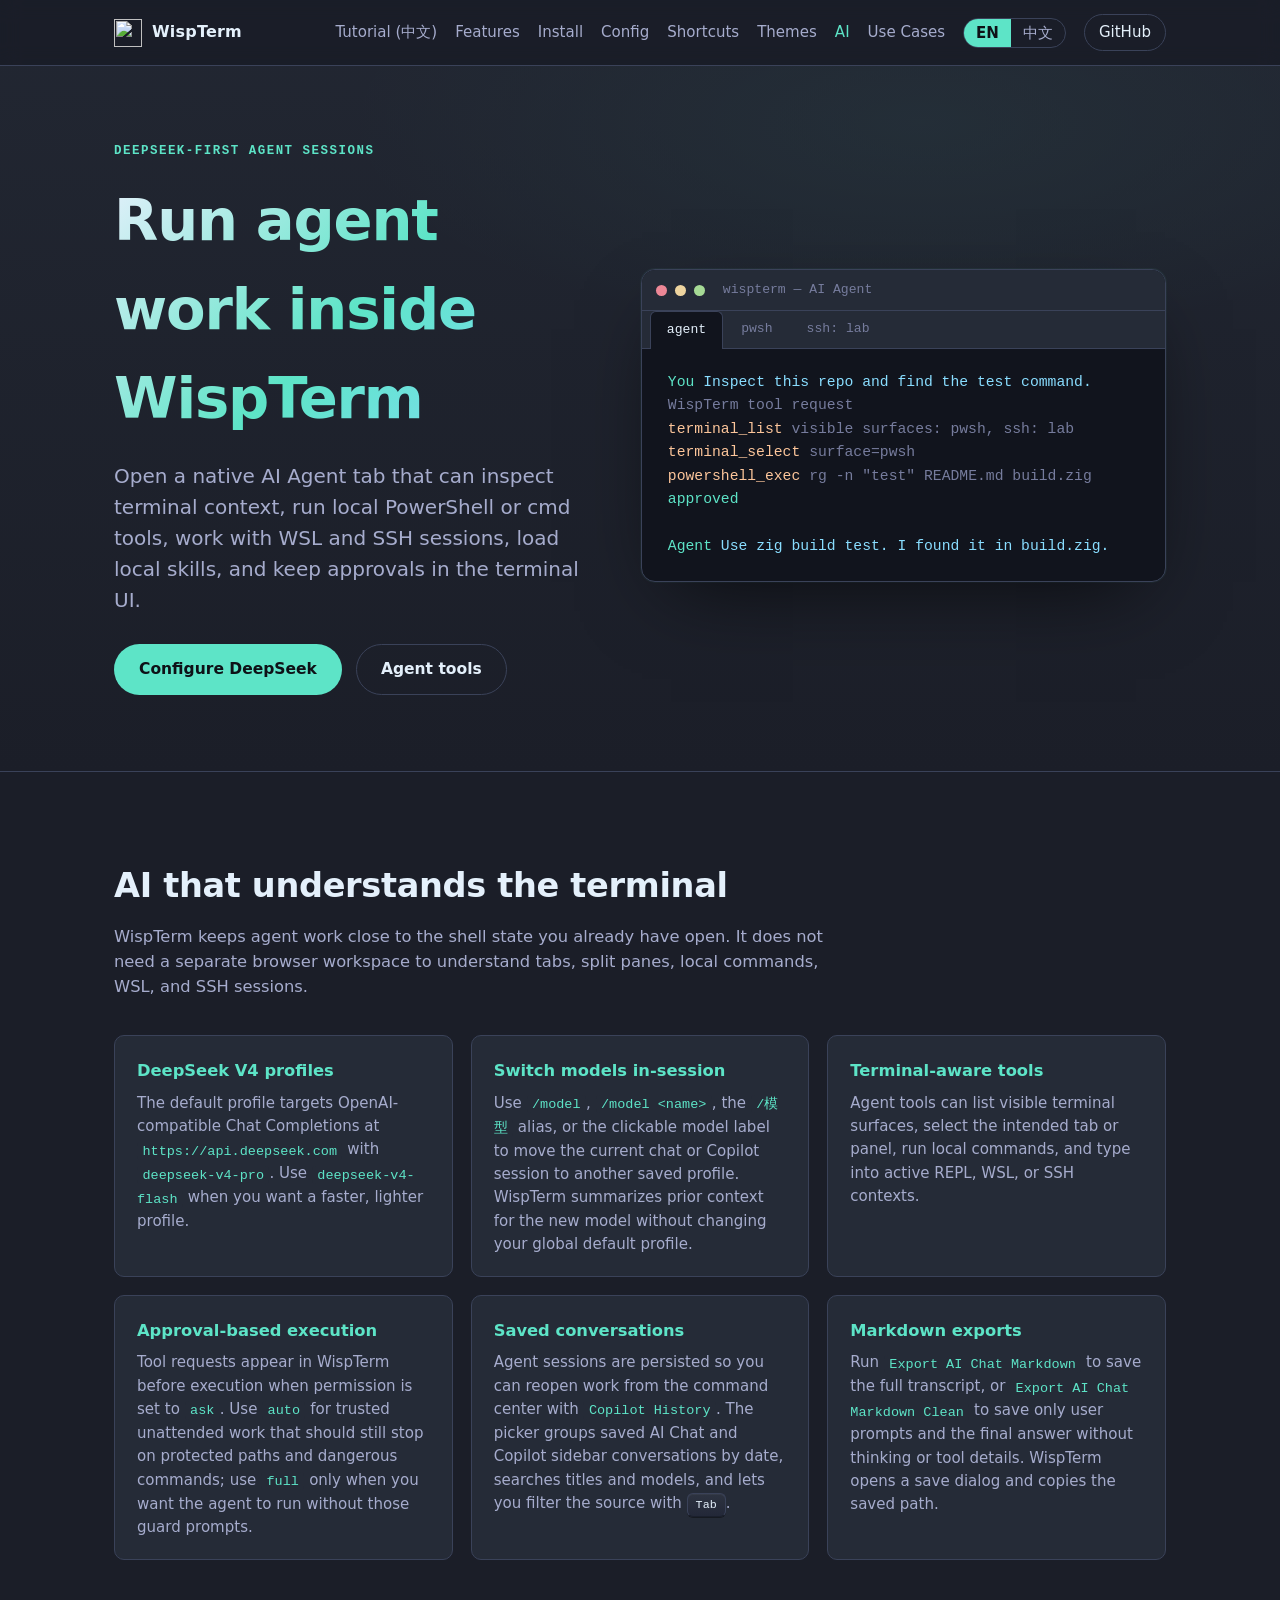
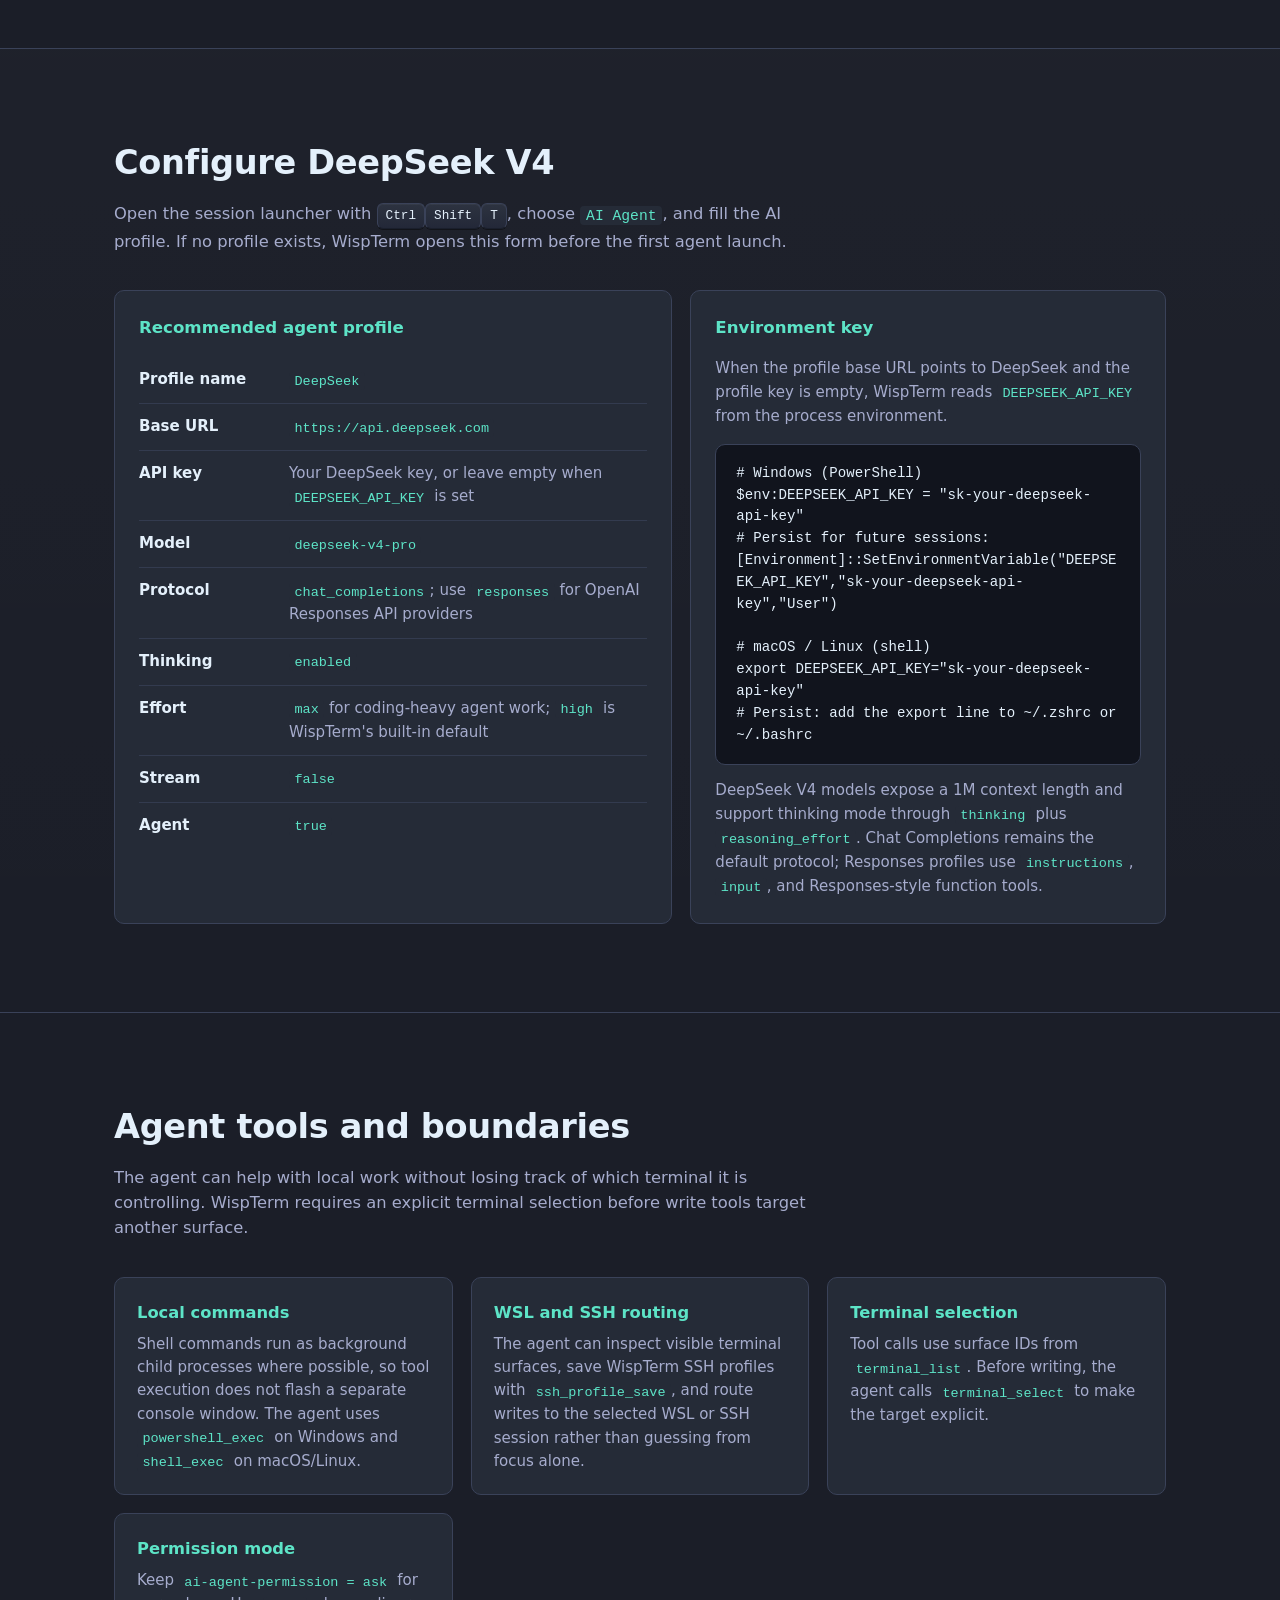
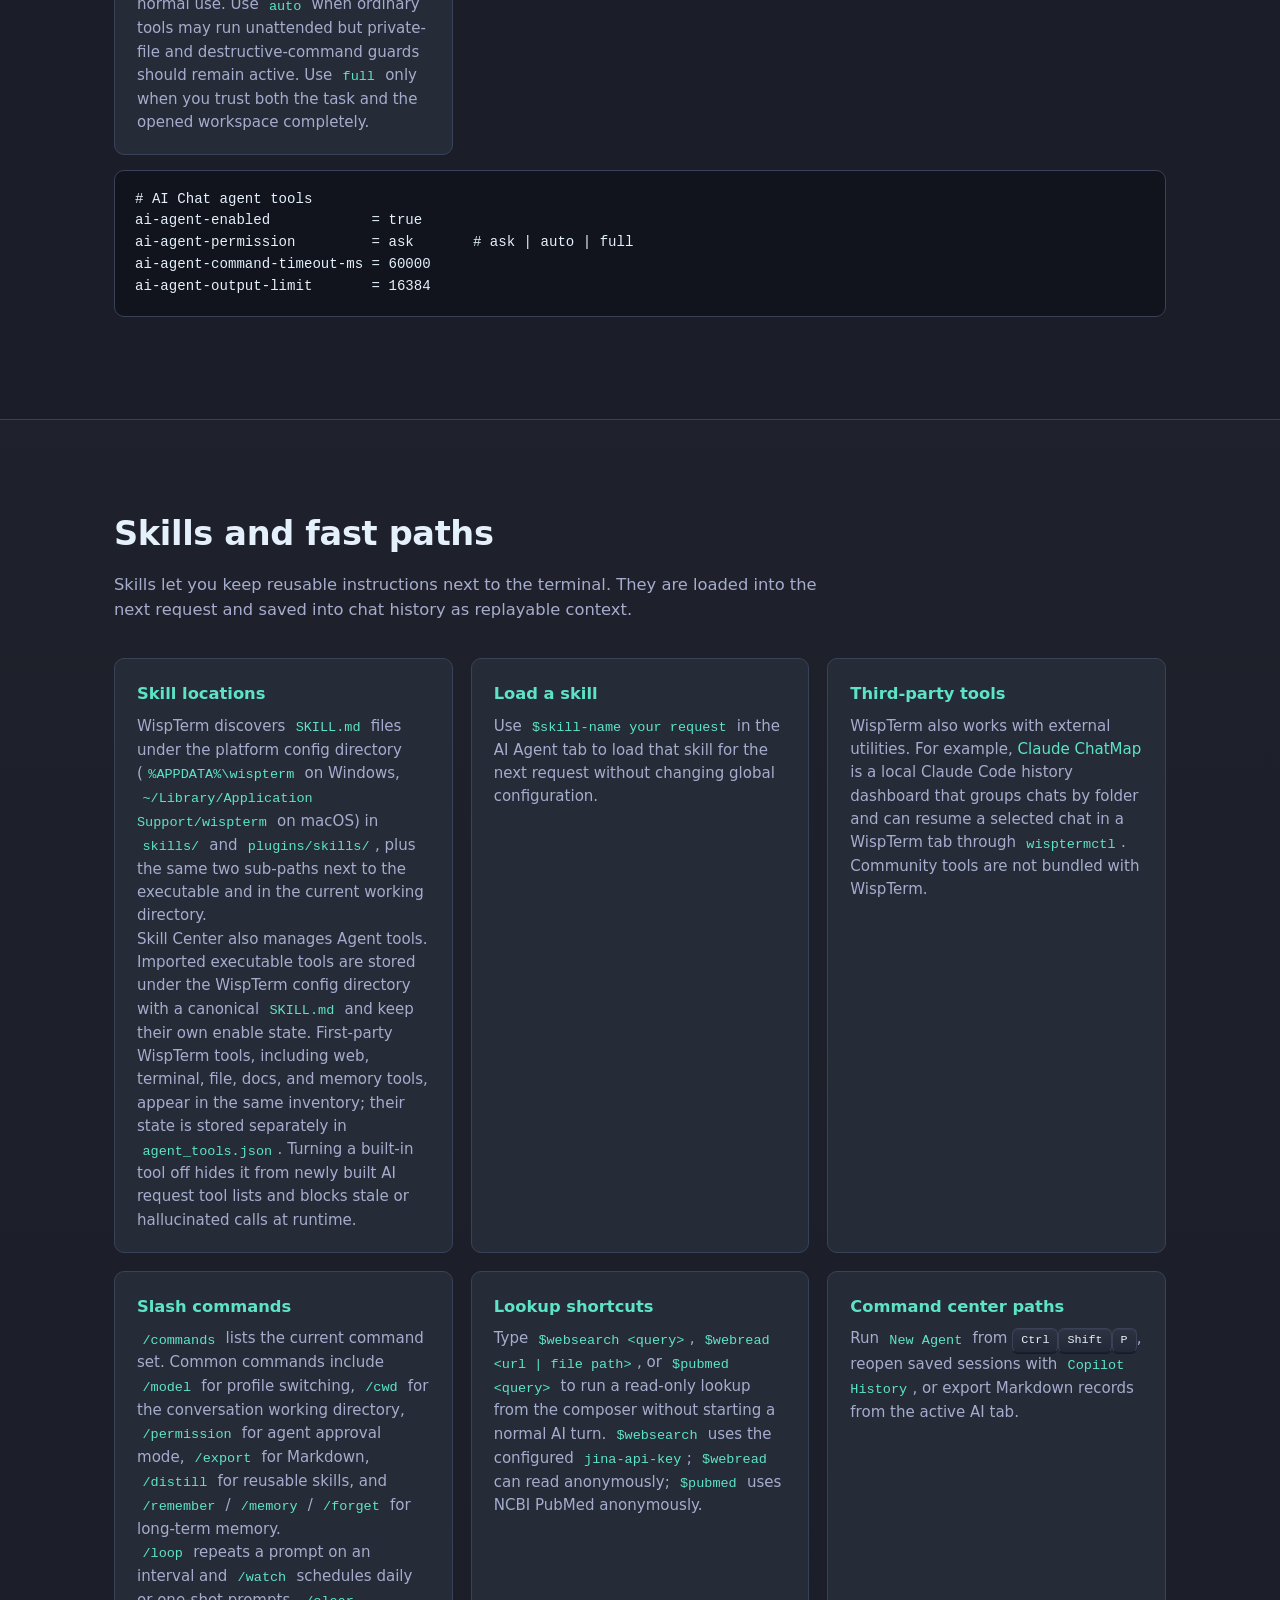
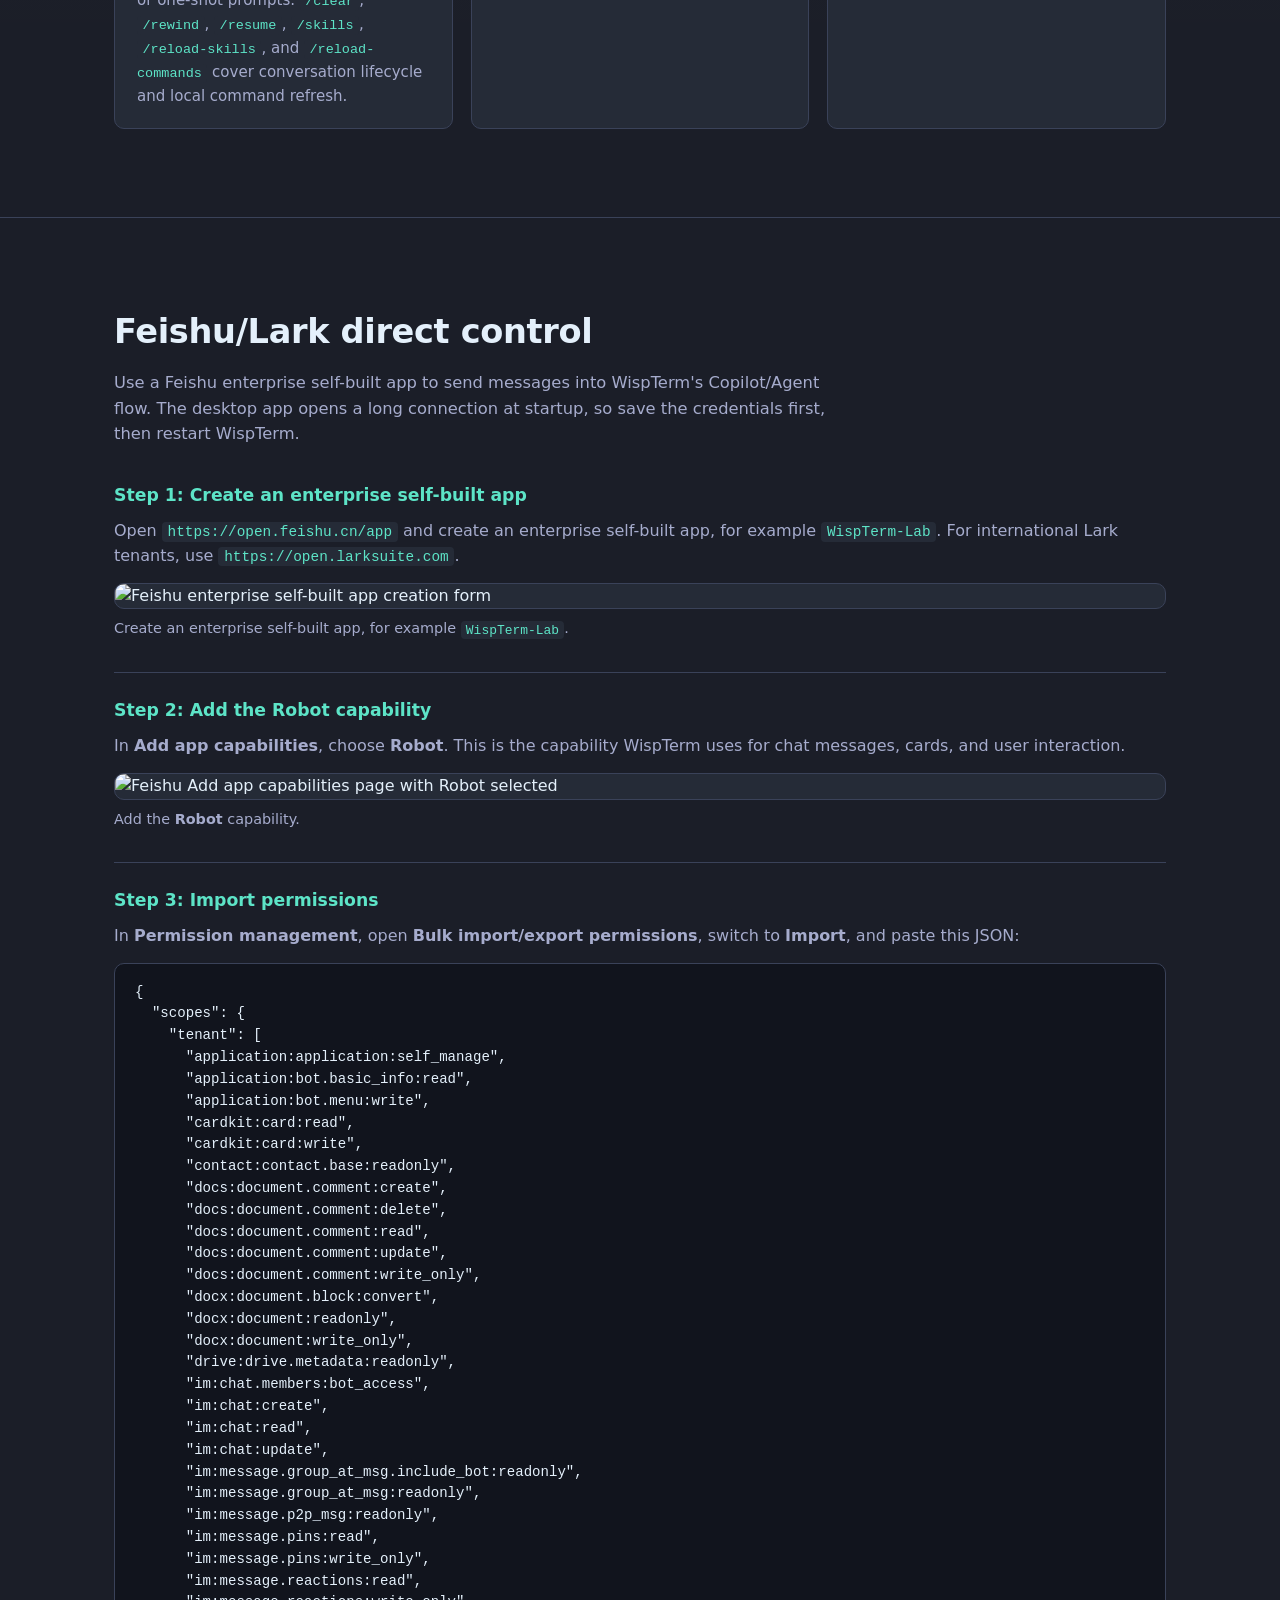
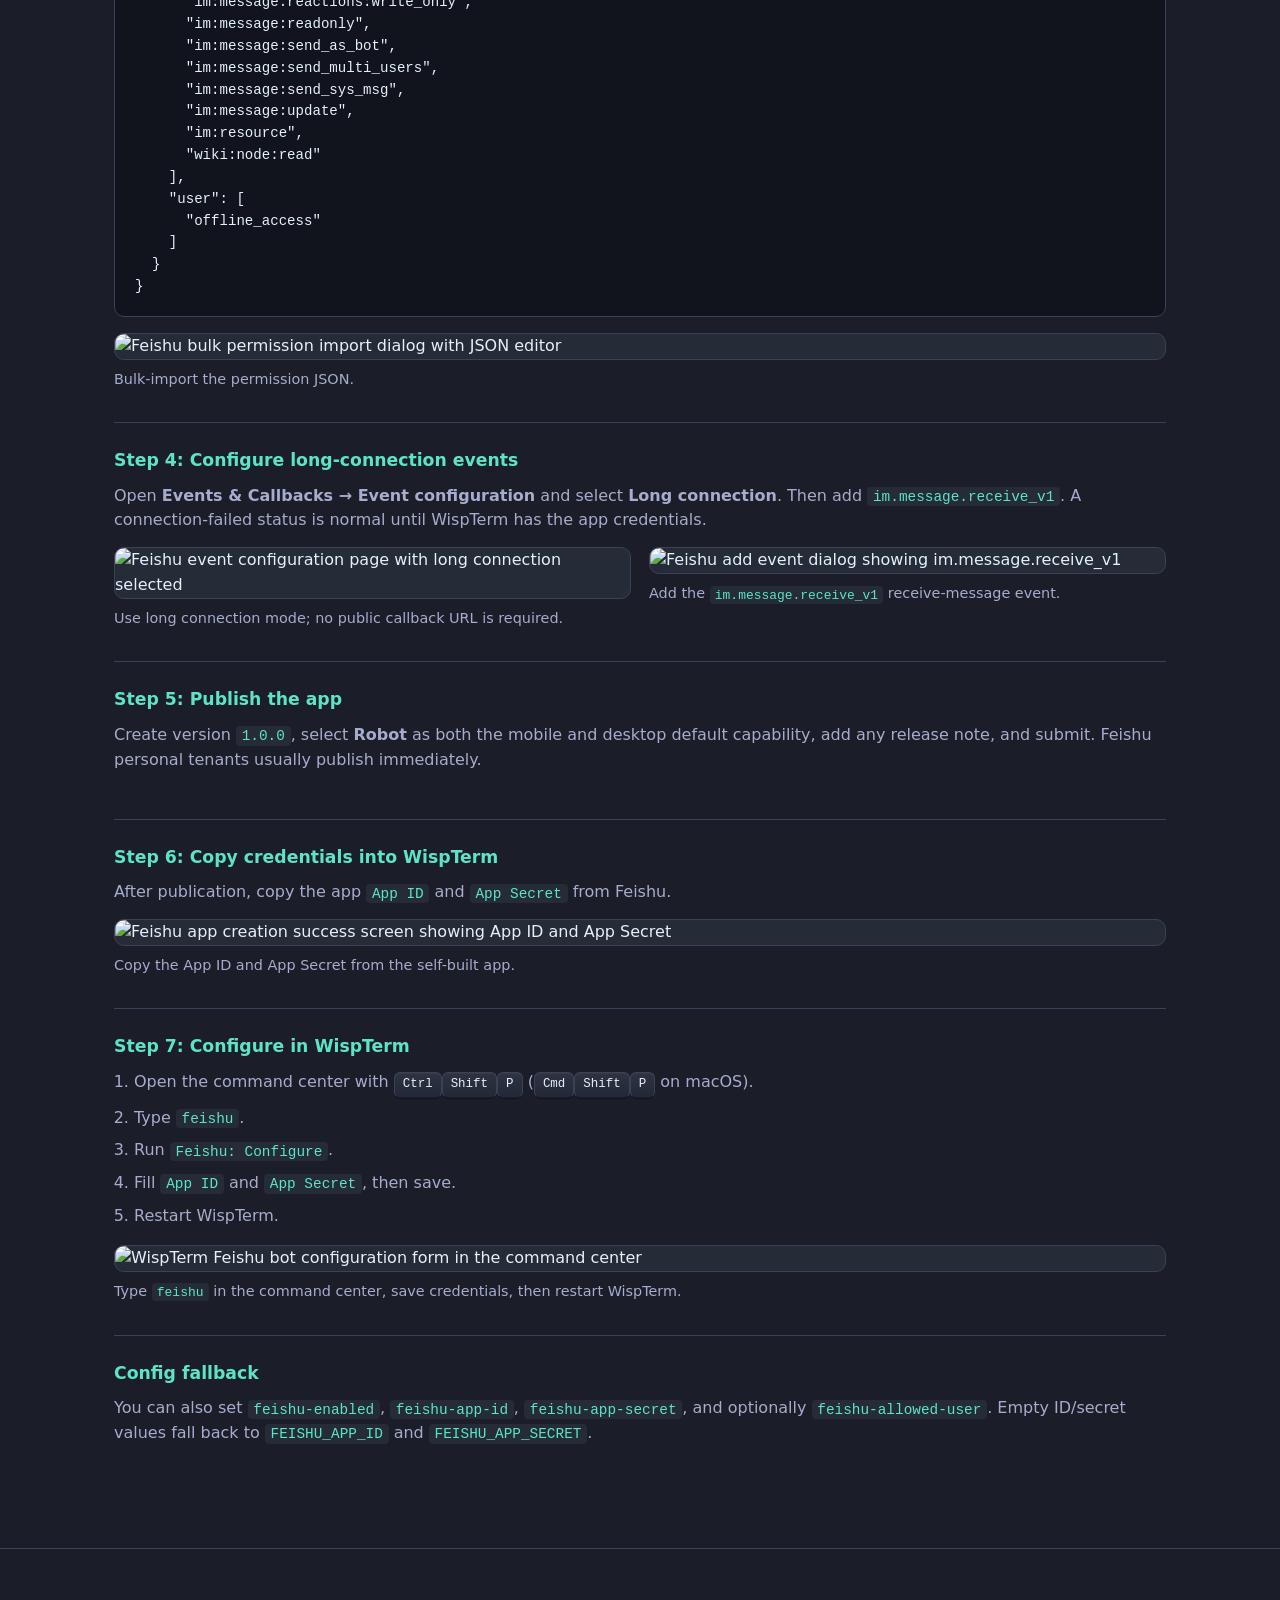
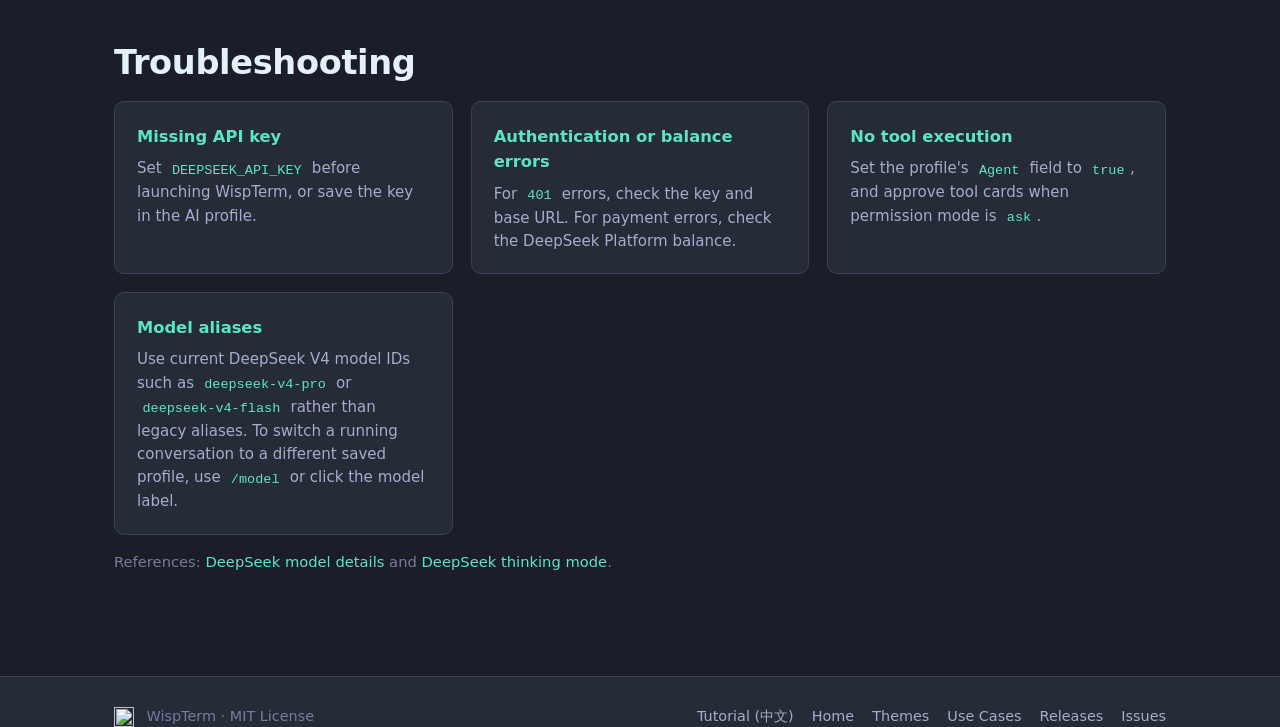
==== docs/ai.html @ aca08611 "docs: add Chinese WispTerm getting started tutorial" ====
<!doctype html>
<html lang="en">
<head>
  <meta charset="utf-8">
  <meta name="viewport" content="width=device-width, initial-scale=1">
  <title>WispTerm AI Agent: DeepSeek-first terminal workflows</title>
  <meta name="description" content="Configure WispTerm AI Agent sessions with DeepSeek V4, local terminal tools, WSL/SSH support, skills, and approval-based command execution.">
  <meta property="og:title" content="WispTerm AI Agent">
  <meta property="og:description" content="DeepSeek-first AI Agent sessions inside a native terminal for Windows and macOS.">
  <meta property="og:image" content="assets/wispterm.png">
  <meta property="og:type" content="website">
  <meta name="theme-color" content="#1b1e28">
  <link rel="icon" href="assets/favicon.ico">
  <link rel="apple-touch-icon" href="assets/wispterm.png">
  <link rel="alternate" hreflang="en" href="./ai.html">
  <link rel="alternate" hreflang="zh-CN" href="./ai.zh.html">
  <link rel="stylesheet" href="style.css?v=9">
</head>
<body>
  <header class="site-header">
    <div class="container nav">
      <a class="brand" href="./">
        <img src="assets/wispterm.png" alt="" width="28" height="28">
        <span>WispTerm</span>
      </a>
      <nav class="nav-links">
        <a class="tutorial-link" href="./tutorial.zh.html" lang="zh-CN">Tutorial (中文)</a>
        <a href="./#features">Features</a>
        <a href="./#install">Install</a>
        <a href="./#config">Config</a>
        <a href="./#shortcuts">Shortcuts</a>
        <a href="./themes.html">Themes</a>
        <a class="active-link" href="./ai.html" aria-current="page">AI</a>
        <a href="./use-cases.html">Use Cases</a>
        <span class="lang-switch" role="group" aria-label="Language">
          <a class="lang active" href="./ai.html" aria-current="page">EN</a>
          <a class="lang" href="./ai.zh.html">中文</a>
        </span>
        <a class="github" href="https://github.com/xuzhougeng/wispterm" target="_blank" rel="noopener">GitHub</a>
      </nav>
    </div>
  </header>

  <main id="top">
    <section class="ai-hero">
      <div class="container ai-hero-grid">
        <div class="ai-hero-copy">
          <p class="eyebrow">DeepSeek-first agent sessions</p>
          <h1>Run agent work inside WispTerm</h1>
          <p class="tagline">Open a native AI Agent tab that can inspect terminal context, run local PowerShell or cmd tools, work with WSL and SSH sessions, load local skills, and keep approvals in the terminal UI.</p>
          <div class="cta-row left">
            <a class="cta primary" href="#setup">Configure DeepSeek</a>
            <a class="cta secondary" href="#tools">Agent tools</a>
          </div>
        </div>

        <div class="terminal-preview ai-preview" aria-hidden="true">
          <div class="tp-titlebar">
            <span class="tp-dot red"></span>
            <span class="tp-dot yellow"></span>
            <span class="tp-dot green"></span>
            <span class="tp-title">wispterm — AI Agent</span>
          </div>
          <div class="tp-tabs">
            <div class="tp-tab active">agent</div>
            <div class="tp-tab">pwsh</div>
            <div class="tp-tab">ssh: lab</div>
          </div>
          <div class="tp-body">
            <pre><span class="prompt">You</span> <span class="cmd">Inspect this repo and find the test command.</span>
<span class="muted">WispTerm tool request</span>
<span class="branch">terminal_list</span> <span class="muted">visible surfaces: pwsh, ssh: lab</span>
<span class="branch">terminal_select</span> <span class="muted">surface=pwsh</span>
<span class="branch">powershell_exec</span> <span class="muted">rg -n "test" README.md build.zig</span>
<span class="ok">approved</span>

<span class="prompt">Agent</span> <span class="cmd">Use zig build test. I found it in build.zig.</span></pre>
          </div>
        </div>
      </div>
    </section>

    <section id="overview" class="section">
      <div class="container">
        <h2>AI that understands the terminal</h2>
        <p class="section-lead">WispTerm keeps agent work close to the shell state you already have open. It does not need a separate browser workspace to understand tabs, split panes, local commands, WSL, and SSH sessions.</p>
        <div class="feature-grid">
          <div class="feature">
            <h3>DeepSeek V4 profiles</h3>
            <p>The default profile targets OpenAI-compatible Chat Completions at <code>https://api.deepseek.com</code> with <code>deepseek-v4-pro</code>. Use <code>deepseek-v4-flash</code> when you want a faster, lighter profile.</p>
          </div>
          <div class="feature">
            <h3>Switch models in-session</h3>
            <p>Use <code>/model</code>, <code>/model &lt;name&gt;</code>, the <code>/模型</code> alias, or the clickable model label to move the current chat or Copilot session to another saved profile. WispTerm summarizes prior context for the new model without changing your global default profile.</p>
          </div>
          <div class="feature">
            <h3>Terminal-aware tools</h3>
            <p>Agent tools can list visible terminal surfaces, select the intended tab or panel, run local commands, and type into active REPL, WSL, or SSH contexts.</p>
          </div>
          <div class="feature">
            <h3>Approval-based execution</h3>
            <p>Tool requests appear in WispTerm before execution when permission is set to <code>ask</code>. Use <code>auto</code> for trusted unattended work that should still stop on protected paths and dangerous commands; use <code>full</code> only when you want the agent to run without those guard prompts.</p>
          </div>
          <div class="feature">
            <h3>Saved conversations</h3>
            <p>Agent sessions are persisted so you can reopen work from the command center with <code>Copilot History</code>. The picker groups saved AI Chat and Copilot sidebar conversations by date, searches titles and models, and lets you filter the source with <kbd>Tab</kbd>.</p>
          </div>
          <div class="feature">
            <h3>Markdown exports</h3>
            <p>Run <code>Export AI Chat Markdown</code> to save the full transcript, or <code>Export AI Chat Markdown Clean</code> to save only user prompts and the final answer without thinking or tool details. WispTerm opens a save dialog and copies the saved path.</p>
          </div>
        </div>
      </div>
    </section>

    <section id="setup" class="section alt">
      <div class="container">
        <h2>Configure DeepSeek V4</h2>
        <p class="section-lead">Open the session launcher with <kbd>Ctrl</kbd><kbd>Shift</kbd><kbd>T</kbd>, choose <code>AI Agent</code>, and fill the AI profile. If no profile exists, WispTerm opens this form before the first agent launch.</p>
        <div class="ai-setup-grid">
          <div class="setup-panel">
            <h3>Recommended agent profile</h3>
            <table class="config-table">
              <tbody>
                <tr><th>Profile name</th><td><code>DeepSeek</code></td></tr>
                <tr><th>Base URL</th><td><code>https://api.deepseek.com</code></td></tr>
                <tr><th>API key</th><td>Your DeepSeek key, or leave empty when <code>DEEPSEEK_API_KEY</code> is set</td></tr>
                <tr><th>Model</th><td><code>deepseek-v4-pro</code></td></tr>
                <tr><th>Protocol</th><td><code>chat_completions</code>; use <code>responses</code> for OpenAI Responses API providers</td></tr>
                <tr><th>Thinking</th><td><code>enabled</code></td></tr>
                <tr><th>Effort</th><td><code>max</code> for coding-heavy agent work; <code>high</code> is WispTerm's built-in default</td></tr>
                <tr><th>Stream</th><td><code>false</code></td></tr>
                <tr><th>Agent</th><td><code>true</code></td></tr>
              </tbody>
            </table>
          </div>
          <div class="setup-panel">
            <h3>Environment key</h3>
            <p>When the profile base URL points to DeepSeek and the profile key is empty, WispTerm reads <code>DEEPSEEK_API_KEY</code> from the process environment.</p>
<pre class="code-block"><code># Windows (PowerShell)
$env:DEEPSEEK_API_KEY = "sk-your-deepseek-api-key"
# Persist for future sessions:
[Environment]::SetEnvironmentVariable("DEEPSEEK_API_KEY","sk-your-deepseek-api-key","User")

# macOS / Linux (shell)
export DEEPSEEK_API_KEY="sk-your-deepseek-api-key"
# Persist: add the export line to ~/.zshrc or ~/.bashrc</code></pre>
            <p class="section-foot">DeepSeek V4 models expose a 1M context length and support thinking mode through <code>thinking</code> plus <code>reasoning_effort</code>. Chat Completions remains the default protocol; Responses profiles use <code>instructions</code>, <code>input</code>, and Responses-style function tools.</p>
          </div>
        </div>
      </div>
    </section>

    <section id="tools" class="section">
      <div class="container">
        <h2>Agent tools and boundaries</h2>
        <p class="section-lead">The agent can help with local work without losing track of which terminal it is controlling. WispTerm requires an explicit terminal selection before write tools target another surface.</p>
        <div class="feature-grid">
          <div class="feature">
            <h3>Local commands</h3>
            <p>Shell commands run as background child processes where possible, so tool execution does not flash a separate console window. The agent uses <code>powershell_exec</code> on Windows and <code>shell_exec</code> on macOS/Linux.</p>
          </div>
          <div class="feature">
            <h3>WSL and SSH routing</h3>
            <p>The agent can inspect visible terminal surfaces, save WispTerm SSH profiles with <code>ssh_profile_save</code>, and route writes to the selected WSL or SSH session rather than guessing from focus alone.</p>
          </div>
          <div class="feature">
            <h3>Terminal selection</h3>
            <p>Tool calls use surface IDs from <code>terminal_list</code>. Before writing, the agent calls <code>terminal_select</code> to make the target explicit.</p>
          </div>
          <div class="feature">
            <h3>Permission mode</h3>
            <p>Keep <code>ai-agent-permission = ask</code> for normal use. Use <code>auto</code> when ordinary tools may run unattended but private-file and destructive-command guards should remain active. Use <code>full</code> only when you trust both the task and the opened workspace completely.</p>
          </div>
        </div>
<pre class="code-block"><code># AI Chat agent tools
ai-agent-enabled            = true
ai-agent-permission         = ask       # ask | auto | full
ai-agent-command-timeout-ms = 60000
ai-agent-output-limit       = 16384</code></pre>
      </div>
    </section>

    <section id="skills" class="section alt">
      <div class="container">
        <h2>Skills and fast paths</h2>
        <p class="section-lead">Skills let you keep reusable instructions next to the terminal. They are loaded into the next request and saved into chat history as replayable context.</p>
        <div class="feature-grid">
          <div class="feature">
            <h3>Skill locations</h3>
            <p>WispTerm discovers <code>SKILL.md</code> files under the platform config directory (<code>%APPDATA%\wispterm</code> on Windows, <code>~/Library/Application Support/wispterm</code> on macOS) in <code>skills/</code> and <code>plugins/skills/</code>, plus the same two sub-paths next to the executable and in the current working directory.</p>
            <p>Skill Center also manages Agent tools. Imported executable tools are stored under the WispTerm config directory with a canonical <code>SKILL.md</code> and keep their own enable state. First-party WispTerm tools, including web, terminal, file, docs, and memory tools, appear in the same inventory; their state is stored separately in <code>agent_tools.json</code>. Turning a built-in tool off hides it from newly built AI request tool lists and blocks stale or hallucinated calls at runtime.</p>
          </div>
          <div class="feature">
            <h3>Load a skill</h3>
            <p>Use <code>$skill-name your request</code> in the AI Agent tab to load that skill for the next request without changing global configuration.</p>
          </div>
          <div class="feature">
            <h3>Third-party tools</h3>
            <p>WispTerm also works with external utilities. For example, <a href="https://github.com/AHMUJia/claude-chatmap" target="_blank" rel="noopener">Claude ChatMap</a> is a local Claude Code history dashboard that groups chats by folder and can resume a selected chat in a WispTerm tab through <code>wisptermctl</code>. Community tools are not bundled with WispTerm.</p>
          </div>
          <div class="feature">
            <h3>Slash commands</h3>
            <p><code>/commands</code> lists the current command set. Common commands include <code>/model</code> for profile switching, <code>/cwd</code> for the conversation working directory, <code>/permission</code> for agent approval mode, <code>/export</code> for Markdown, <code>/distill</code> for reusable skills, and <code>/remember</code> / <code>/memory</code> / <code>/forget</code> for long-term memory.</p>
            <p><code>/loop</code> repeats a prompt on an interval and <code>/watch</code> schedules daily or one-shot prompts. <code>/clear</code>, <code>/rewind</code>, <code>/resume</code>, <code>/skills</code>, <code>/reload-skills</code>, and <code>/reload-commands</code> cover conversation lifecycle and local command refresh.</p>
          </div>
          <div class="feature">
            <h3>Lookup shortcuts</h3>
            <p>Type <code>$websearch &lt;query&gt;</code>, <code>$webread &lt;url | file path&gt;</code>, or <code>$pubmed &lt;query&gt;</code> to run a read-only lookup from the composer without starting a normal AI turn. <code>$websearch</code> uses the configured <code>jina-api-key</code>; <code>$webread</code> can read anonymously; <code>$pubmed</code> uses NCBI PubMed anonymously.</p>
          </div>
          <div class="feature">
            <h3>Command center paths</h3>
            <p>Run <code>New Agent</code> from <kbd>Ctrl</kbd><kbd>Shift</kbd><kbd>P</kbd>, reopen saved sessions with <code>Copilot History</code>, or export Markdown records from the active AI tab.</p>
          </div>
        </div>
      </div>
    </section>

    <section id="feishu" class="section">
      <div class="container">
        <h2>Feishu/Lark direct control</h2>
        <p class="section-lead">Use a Feishu enterprise self-built app to send messages into WispTerm's Copilot/Agent flow. The desktop app opens a long connection at startup, so save the credentials first, then restart WispTerm.</p>
        <div class="feishu-steps">
          <article class="feishu-step">
            <h3>Step 1: Create an enterprise self-built app</h3>
            <p>Open <code>https://open.feishu.cn/app</code> and create an enterprise self-built app, for example <code>WispTerm-Lab</code>. For international Lark tenants, use <code>https://open.larksuite.com</code>.</p>
            <figure class="feishu-shot">
              <img src="assets/feishu/feishu-create-enterprise-app.png" alt="Feishu enterprise self-built app creation form">
              <figcaption>Create an enterprise self-built app, for example <code>WispTerm-Lab</code>.</figcaption>
            </figure>
          </article>

          <article class="feishu-step">
            <h3>Step 2: Add the Robot capability</h3>
            <p>In <strong>Add app capabilities</strong>, choose <strong>Robot</strong>. This is the capability WispTerm uses for chat messages, cards, and user interaction.</p>
            <figure class="feishu-shot">
              <img src="assets/feishu/feishu-add-robot-capability.png" alt="Feishu Add app capabilities page with Robot selected">
              <figcaption>Add the <strong>Robot</strong> capability.</figcaption>
            </figure>
          </article>

          <article class="feishu-step">
            <h3>Step 3: Import permissions</h3>
            <p>In <strong>Permission management</strong>, open <strong>Bulk import/export permissions</strong>, switch to <strong>Import</strong>, and paste this JSON:</p>
            <pre class="code-block"><code>{
  "scopes": {
    "tenant": [
      "application:application:self_manage",
      "application:bot.basic_info:read",
      "application:bot.menu:write",
      "cardkit:card:read",
      "cardkit:card:write",
      "contact:contact.base:readonly",
      "docs:document.comment:create",
      "docs:document.comment:delete",
      "docs:document.comment:read",
      "docs:document.comment:update",
      "docs:document.comment:write_only",
      "docx:document.block:convert",
      "docx:document:readonly",
      "docx:document:write_only",
      "drive:drive.metadata:readonly",
      "im:chat.members:bot_access",
      "im:chat:create",
      "im:chat:read",
      "im:chat:update",
      "im:message.group_at_msg.include_bot:readonly",
      "im:message.group_at_msg:readonly",
      "im:message.p2p_msg:readonly",
      "im:message.pins:read",
      "im:message.pins:write_only",
      "im:message.reactions:read",
      "im:message.reactions:write_only",
      "im:message:readonly",
      "im:message:send_as_bot",
      "im:message:send_multi_users",
      "im:message:send_sys_msg",
      "im:message:update",
      "im:resource",
      "wiki:node:read"
    ],
    "user": [
      "offline_access"
    ]
  }
}</code></pre>
            <figure class="feishu-shot">
              <img src="assets/feishu/feishu-permission-bulk-import.png" alt="Feishu bulk permission import dialog with JSON editor">
              <figcaption>Bulk-import the permission JSON.</figcaption>
            </figure>
          </article>

          <article class="feishu-step">
            <h3>Step 4: Configure long-connection events</h3>
            <p>Open <strong>Events &amp; Callbacks → Event configuration</strong> and select <strong>Long connection</strong>. Then add <code>im.message.receive_v1</code>. A connection-failed status is normal until WispTerm has the app credentials.</p>
            <div class="feishu-step-shots">
              <figure class="feishu-shot">
                <img src="assets/feishu/feishu-event-long-connection.png" alt="Feishu event configuration page with long connection selected">
                <figcaption>Use long connection mode; no public callback URL is required.</figcaption>
              </figure>
              <figure class="feishu-shot">
                <img src="assets/feishu/feishu-event-receive-message.png" alt="Feishu add event dialog showing im.message.receive_v1">
                <figcaption>Add the <code>im.message.receive_v1</code> receive-message event.</figcaption>
              </figure>
            </div>
          </article>

          <article class="feishu-step">
            <h3>Step 5: Publish the app</h3>
            <p>Create version <code>1.0.0</code>, select <strong>Robot</strong> as both the mobile and desktop default capability, add any release note, and submit. Feishu personal tenants usually publish immediately.</p>
          </article>

          <article class="feishu-step">
            <h3>Step 6: Copy credentials into WispTerm</h3>
            <p>After publication, copy the app <code>App ID</code> and <code>App Secret</code> from Feishu.</p>
            <figure class="feishu-shot">
              <img src="assets/feishu/app-created.png" alt="Feishu app creation success screen showing App ID and App Secret">
              <figcaption>Copy the App ID and App Secret from the self-built app.</figcaption>
            </figure>
          </article>

          <article class="feishu-step">
            <h3>Step 7: Configure in WispTerm</h3>
            <ol>
              <li>Open the command center with <kbd>Ctrl</kbd><kbd>Shift</kbd><kbd>P</kbd> (<kbd>Cmd</kbd><kbd>Shift</kbd><kbd>P</kbd> on macOS).</li>
              <li>Type <code>feishu</code>.</li>
              <li>Run <code>Feishu: Configure</code>.</li>
              <li>Fill <code>App ID</code> and <code>App Secret</code>, then save.</li>
              <li>Restart WispTerm.</li>
            </ol>
            <figure class="feishu-shot">
              <img src="assets/feishu/command-center-config.png" alt="WispTerm Feishu bot configuration form in the command center">
              <figcaption>Type <code>feishu</code> in the command center, save credentials, then restart WispTerm.</figcaption>
            </figure>
          </article>

          <article class="feishu-step">
            <h3>Config fallback</h3>
            <p>You can also set <code>feishu-enabled</code>, <code>feishu-app-id</code>, <code>feishu-app-secret</code>, and optionally <code>feishu-allowed-user</code>. Empty ID/secret values fall back to <code>FEISHU_APP_ID</code> and <code>FEISHU_APP_SECRET</code>.</p>
          </article>
        </div>
      </div>
    </section>

    <section id="troubleshooting" class="section">
      <div class="container">
        <h2>Troubleshooting</h2>
        <div class="feature-grid">
          <div class="feature">
            <h3>Missing API key</h3>
            <p>Set <code>DEEPSEEK_API_KEY</code> before launching WispTerm, or save the key in the AI profile.</p>
          </div>
          <div class="feature">
            <h3>Authentication or balance errors</h3>
            <p>For <code>401</code> errors, check the key and base URL. For payment errors, check the DeepSeek Platform balance.</p>
          </div>
          <div class="feature">
            <h3>No tool execution</h3>
            <p>Set the profile's <code>Agent</code> field to <code>true</code>, and approve tool cards when permission mode is <code>ask</code>.</p>
          </div>
          <div class="feature">
            <h3>Model aliases</h3>
            <p>Use current DeepSeek V4 model IDs such as <code>deepseek-v4-pro</code> or <code>deepseek-v4-flash</code> rather than legacy aliases. To switch a running conversation to a different saved profile, use <code>/model</code> or click the model label.</p>
          </div>
        </div>
        <p class="section-foot">References: <a href="https://api-docs.deepseek.com/quick_start/pricing/" target="_blank" rel="noopener">DeepSeek model details</a> and <a href="https://api-docs.deepseek.com/guides/thinking_mode" target="_blank" rel="noopener">DeepSeek thinking mode</a>.</p>
      </div>
    </section>
  </main>

  <footer class="site-footer">
    <div class="container footer-inner">
      <div>
        <img src="assets/wispterm.png" alt="" width="20" height="20">
        <span>WispTerm · MIT License</span>
      </div>
      <div class="footer-links">
        <a href="./tutorial.zh.html" lang="zh-CN">Tutorial (中文)</a>
        <a href="./">Home</a>
        <a href="./themes.html">Themes</a>
        <a href="./use-cases.html">Use Cases</a>
        <a href="https://github.com/xuzhougeng/wispterm/releases" target="_blank" rel="noopener">Releases</a>
        <a href="https://github.com/xuzhougeng/wispterm/issues" target="_blank" rel="noopener">Issues</a>
      </div>
    </div>
  </footer>
</body>
</html>
---- docs/style.css ----
/* WispTerm docs site — styled after the Poimandres theme palette */

:root {
  --bg: #1b1e28;
  --bg-elev: #252b37;
  --bg-elev-2: #2d3340;
  --border: #3a4259;
  --fg: #e4f0fb;
  --fg-muted: #a6accd;
  --fg-dim: #767c9d;
  --accent: #5de4c7;
  --accent-2: #89ddff;
  --pink: #d0679d;
  --yellow: #fffac2;
  --orange: #fcc59a;
  --red: #d0679d;
  --radius: 10px;
  --radius-lg: 14px;
  --max-w: 1100px;
  --font-mono: ui-monospace, "Cascadia Code", "JetBrains Mono", "Fira Code", Menlo, Consolas, monospace;
  --font-sans: -apple-system, BlinkMacSystemFont, "Segoe UI", Inter, system-ui, sans-serif;
}

* { box-sizing: border-box; }

html, body {
  margin: 0;
  padding: 0;
  background: var(--bg);
  color: var(--fg);
  font-family: var(--font-sans);
  line-height: 1.55;
  -webkit-font-smoothing: antialiased;
  -moz-osx-font-smoothing: grayscale;
}

a {
  color: var(--accent);
  text-decoration: none;
  transition: color 0.15s ease;
}
a:hover { color: var(--accent-2); }

code {
  font-family: var(--font-mono);
  font-size: 0.9em;
  background: var(--bg-elev);
  padding: 0.12em 0.4em;
  border-radius: 4px;
  color: var(--accent);
}

kbd {
  font-family: var(--font-mono);
  font-size: 0.78em;
  background: linear-gradient(180deg, #2d3340, #232838);
  border: 1px solid var(--border);
  border-bottom-color: #1a1f2c;
  border-radius: 6px;
  padding: 3px 8px;
  color: var(--fg);
  white-space: nowrap;
  box-shadow:
    0 1px 0 rgba(0, 0, 0, 0.4),
    inset 0 1px 0 rgba(255, 255, 255, 0.04);
  min-width: 22px;
  display: inline-block;
  text-align: center;
  line-height: 1.4;
}

.container {
  max-width: var(--max-w);
  margin: 0 auto;
  padding: 0 24px;
}

/* Header */
.site-header {
  position: sticky;
  top: 0;
  z-index: 50;
  background: rgba(27, 30, 40, 0.85);
  backdrop-filter: blur(10px);
  -webkit-backdrop-filter: blur(10px);
  border-bottom: 1px solid var(--border);
}

.nav {
  display: flex;
  flex-wrap: wrap;
  gap: 12px 24px;
  align-items: center;
  justify-content: space-between;
  padding: 14px 24px;
}

.brand {
  display: inline-flex;
  align-items: center;
  gap: 10px;
  color: var(--fg);
  font-weight: 600;
  letter-spacing: 0.2px;
}
.brand:hover { color: var(--fg); }

.nav-links {
  display: flex;
  flex-wrap: wrap;
  align-items: center;
  gap: 12px 18px;
}
.nav-links a {
  color: var(--fg-muted);
  font-size: 0.94rem;
}
.nav-links a:hover { color: var(--fg); }
.nav-links a.active-link {
  color: var(--accent);
}
.nav-links a.github {
  border: 1px solid var(--border);
  padding: 6px 14px;
  border-radius: 999px;
  color: var(--fg);
}
.nav-links a.github:hover {
  border-color: var(--accent);
  color: var(--accent);
}

.lang-switch {
  display: inline-flex;
  border: 1px solid var(--border);
  border-radius: 999px;
  overflow: hidden;
  font-size: 0.82rem;
}
.lang-switch .lang {
  padding: 5px 12px;
  color: var(--fg-muted);
  line-height: 1.2;
  transition: background 0.15s ease, color 0.15s ease;
}
.lang-switch .lang:hover {
  color: var(--fg);
  background: var(--bg-elev-2);
}
.lang-switch .lang.active {
  background: var(--accent);
  color: #0e1117;
  font-weight: 600;
}
.lang-switch .lang.active:hover {
  background: var(--accent);
  color: #0e1117;
}

/* Hero */
.hero {
  padding: 80px 0 56px;
  text-align: center;
  background:
    radial-gradient(ellipse 80% 50% at 50% -10%, rgba(93, 228, 199, 0.12), transparent 60%),
    radial-gradient(ellipse 60% 40% at 50% 100%, rgba(137, 221, 255, 0.08), transparent 60%);
}

.hero-inner {
  display: flex;
  flex-direction: column;
  align-items: center;
}

.hero-logo {
  image-rendering: pixelated;
  width: 96px;
  height: 96px;
  margin-bottom: 20px;
  filter: drop-shadow(0 8px 32px rgba(93, 228, 199, 0.25));
}

h1 {
  font-size: clamp(2.4rem, 5vw, 3.6rem);
  margin: 0 0 14px;
  font-weight: 700;
  letter-spacing: -0.02em;
  background: linear-gradient(135deg, #e4f0fb 0%, #5de4c7 50%, #89ddff 100%);
  -webkit-background-clip: text;
  background-clip: text;
  color: transparent;
}

.tagline {
  font-size: clamp(1.05rem, 2vw, 1.25rem);
  color: var(--fg-muted);
  max-width: 640px;
  margin: 0 auto 28px;
}
.tagline strong { color: var(--fg); font-weight: 600; }

.cta-row {
  display: flex;
  gap: 14px;
  flex-wrap: wrap;
  justify-content: center;
  margin-bottom: 14px;
}

.cta {
  display: inline-block;
  padding: 12px 24px;
  border-radius: 999px;
  font-weight: 600;
  font-size: 0.97rem;
  border: 1px solid transparent;
  transition: transform 0.15s ease, background 0.15s ease, border-color 0.15s ease, color 0.15s ease;
}
.cta:hover { transform: translateY(-1px); }

.cta.primary {
  background: var(--accent);
  color: #0e1117;
}
.cta.primary:hover {
  background: var(--accent-2);
  color: #0e1117;
}

.cta.secondary {
  background: transparent;
  border-color: var(--border);
  color: var(--fg);
}
.cta.secondary:hover {
  border-color: var(--accent);
  color: var(--accent);
}

.cta.small {
  padding: 8px 16px;
  font-size: 0.88rem;
}

.platform-note {
  margin-top: 4px;
  color: var(--fg-dim);
  font-size: 0.88rem;
}

.eyebrow {
  color: var(--accent);
  font-family: var(--font-mono);
  font-size: 0.78rem;
  font-weight: 700;
  letter-spacing: 0.12em;
  margin: 0 0 14px;
  text-transform: uppercase;
}

/* Terminal preview */
.preview-wrap {
  margin-top: 56px;
}

.terminal-preview {
  max-width: 900px;
  margin: 0 auto;
  background: #11141d;
  border: 1px solid var(--border);
  border-radius: var(--radius-lg);
  overflow: hidden;
  box-shadow:
    0 30px 80px -30px rgba(0, 0, 0, 0.7),
    0 0 0 1px rgba(93, 228, 199, 0.05);
  text-align: left;
}

.tp-titlebar {
  display: flex;
  align-items: center;
  gap: 8px;
  padding: 10px 14px;
  background: var(--bg-elev);
  border-bottom: 1px solid var(--border);
}
.tp-dot {
  width: 11px;
  height: 11px;
  border-radius: 50%;
  display: inline-block;
}
.tp-dot.red    { background: #ed8796; }
.tp-dot.yellow { background: #eed49f; }
.tp-dot.green  { background: #a6da95; }
.tp-title {
  margin-left: 10px;
  color: var(--fg-dim);
  font-family: var(--font-mono);
  font-size: 0.82rem;
}

.tp-tabs {
  display: flex;
  background: var(--bg-elev);
  padding: 0 8px;
  gap: 2px;
  border-bottom: 1px solid var(--border);
  font-family: var(--font-mono);
  font-size: 0.82rem;
}
.tp-tab {
  padding: 8px 16px;
  color: var(--fg-dim);
  border-radius: 6px 6px 0 0;
}
.tp-tab.active {
  background: #11141d;
  color: var(--fg);
  border: 1px solid var(--border);
  border-bottom: none;
  margin-bottom: -1px;
}

.tp-body {
  padding: 22px 26px;
  font-family: var(--font-mono);
  font-size: 0.92rem;
  line-height: 1.6;
}
.tp-body pre {
  margin: 0;
  color: var(--fg);
  white-space: pre-wrap;
}
.prompt { color: var(--accent); }
.cmd    { color: var(--accent-2); }
.muted  { color: var(--fg-dim); }
.ok     { color: var(--accent); }
.branch { color: var(--orange); }
.cursor {
  color: var(--accent);
  animation: blink 1.1s steps(1) infinite;
}
@keyframes blink { 50% { opacity: 0; } }

/* Sections */
.section {
  padding: 88px 0;
  border-top: 1px solid var(--border);
}
.section.alt {
  background: linear-gradient(180deg, rgba(255,255,255,0.015), transparent);
}

.section h2 {
  font-size: clamp(1.6rem, 3vw, 2.1rem);
  margin: 0 0 12px;
  font-weight: 700;
  letter-spacing: -0.01em;
}

.section-lead {
  color: var(--fg-muted);
  max-width: 720px;
  margin: 0 0 36px;
  font-size: 1.02rem;
}
.section-foot {
  margin-top: 16px;
  color: var(--fg-dim);
  font-size: 0.92rem;
}

/* Feature grid */
.feature-grid {
  display: grid;
  gap: 18px;
  grid-template-columns: repeat(auto-fit, minmax(260px, 1fr));
}
.feature {
  background: var(--bg-elev);
  border: 1px solid var(--border);
  padding: 22px 22px 20px;
  border-radius: var(--radius);
  transition: border-color 0.15s ease, transform 0.15s ease;
}
.feature:hover {
  border-color: var(--accent);
  transform: translateY(-2px);
}
.feature h3 {
  margin: 0 0 8px;
  font-size: 1.02rem;
  color: var(--accent);
  font-weight: 600;
}
.feature p {
  margin: 0;
  color: var(--fg-muted);
  font-size: 0.94rem;
}

/* Install */
.install-grid {
  display: grid;
  gap: 18px;
  grid-template-columns: repeat(3, minmax(0, 1fr));
  align-items: stretch;
}
.install-card {
  background: var(--bg-elev);
  border: 1px solid var(--border);
  padding: 26px 24px 24px;
  border-radius: var(--radius);
  display: flex;
  flex-direction: column;
  gap: 10px;
  min-width: 0;
  transition: border-color 0.15s ease, transform 0.15s ease;
}
.install-card:hover {
  border-color: var(--accent);
  transform: translateY(-2px);
}
.install-card .badge {
  display: inline-flex;
  align-items: center;
  gap: 6px;
  font-size: 0.72rem;
  font-weight: 600;
  letter-spacing: 0.06em;
  text-transform: uppercase;
  color: var(--accent);
  margin-bottom: 4px;
}
.install-card .badge::before {
  content: "";
  width: 6px;
  height: 6px;
  border-radius: 50%;
  background: var(--accent);
  box-shadow: 0 0 8px rgba(93, 228, 199, 0.6);
}
.install-card h3 {
  margin: 0;
  font-size: 1.12rem;
  color: var(--fg);
  font-weight: 600;
}
.install-card p {
  color: var(--fg-muted);
  font-size: 0.94rem;
  margin: 0;
  flex-grow: 1;
}
.install-card .cta { align-self: flex-start; margin-top: 6px; }
.download-row {
  display: flex;
  flex-wrap: wrap;
  gap: 8px;
  margin-top: 6px;
}
.install-card .download-row .cta { margin-top: 0; }

.install-card pre.code-block {
  margin: 6px 0 0;
  padding: 14px 16px;
  font-size: 0.8rem;
  white-space: pre-wrap;
  overflow-wrap: anywhere;
  background: #0e1117;
  border-color: rgba(93, 228, 199, 0.15);
}

@media (max-width: 880px) {
  .install-grid { grid-template-columns: 1fr; }
}

/* Code block */
pre.code-block {
  background: #11141d;
  border: 1px solid var(--border);
  border-radius: var(--radius);
  padding: 18px 20px;
  overflow-x: auto;
  font-family: var(--font-mono);
  font-size: 0.88rem;
  color: var(--fg);
  line-height: 1.55;
}
pre.code-block code {
  background: transparent;
  padding: 0;
  color: inherit;
  font-size: inherit;
}

/* Shortcuts */
.shortcut-grid {
  display: grid;
  gap: 10px;
  grid-template-columns: repeat(auto-fit, minmax(320px, 1fr));
}
.shortcut-grid > div {
  display: flex;
  align-items: center;
  justify-content: space-between;
  gap: 14px;
  padding: 13px 16px;
  background: var(--bg-elev);
  border: 1px solid var(--border);
  border-radius: 9px;
  transition: border-color 0.15s ease, background 0.15s ease;
  min-height: 52px;
}
.shortcut-grid > div:hover {
  border-color: rgba(93, 228, 199, 0.35);
  background: var(--bg-elev-2);
}
.shortcut-grid .label {
  color: var(--fg);
  font-size: 0.92rem;
  font-weight: 500;
  min-width: 0;
  flex: 1 1 auto;
}
.shortcut-grid .keys {
  display: inline-flex;
  align-items: center;
  gap: 4px;
  flex: 0 0 auto;
  justify-content: flex-end;
  white-space: nowrap;
}
.shortcut-grid .keys .sep {
  color: var(--fg-dim);
  font-size: 0.78rem;
  margin: 0 2px;
  font-family: var(--font-mono);
}

@media (max-width: 720px) {
  .shortcut-grid { grid-template-columns: 1fr; }
}

/* Theme gallery */
.theme-hero {
  padding: 70px 0 44px;
  background:
    radial-gradient(ellipse 70% 45% at 40% 0%, rgba(93, 228, 199, 0.14), transparent 60%),
    linear-gradient(180deg, rgba(37, 43, 55, 0.4), rgba(27, 30, 40, 0));
}
.theme-hero h1 {
  max-width: 780px;
  margin-bottom: 16px;
}
.theme-hero .tagline {
  margin-left: 0;
  text-align: left;
}
.theme-copy-line {
  display: inline-flex;
  align-items: center;
  gap: 12px;
  margin-top: 8px;
  padding: 10px;
  background: var(--bg-elev);
  border: 1px solid var(--border);
  border-radius: var(--radius);
}
.theme-copy-line code {
  background: #11141d;
  color: var(--fg);
}
.copy-config,
.theme-card-body button,
.theme-filter button {
  border: 1px solid var(--border);
  background: var(--bg-elev-2);
  color: var(--fg);
  border-radius: 999px;
  cursor: pointer;
  font: inherit;
  font-weight: 600;
  transition: border-color 0.15s ease, color 0.15s ease, background 0.15s ease;
}
.copy-config {
  padding: 7px 13px;
}
.copy-config:hover,
.theme-card-body button:hover,
.theme-filter button:hover {
  border-color: var(--accent);
  color: var(--accent);
}
.theme-browser {
  padding-top: 34px;
}
.theme-toolbar {
  position: sticky;
  top: 57px;
  z-index: 20;
  display: flex;
  align-items: flex-end;
  justify-content: space-between;
  gap: 24px;
  margin-bottom: 24px;
  padding: 18px 0;
  background: rgba(27, 30, 40, 0.88);
  border-bottom: 1px solid rgba(58, 66, 89, 0.75);
  backdrop-filter: blur(12px);
  -webkit-backdrop-filter: blur(12px);
}
.theme-toolbar h2 {
  margin-bottom: 4px;
}
.theme-toolbar .section-foot {
  margin: 0;
}
.theme-controls {
  display: flex;
  align-items: center;
  gap: 12px;
  flex-wrap: wrap;
  justify-content: flex-end;
}
.theme-search {
  width: min(320px, 70vw);
  padding: 11px 14px;
  background: #11141d;
  border: 1px solid var(--border);
  border-radius: 999px;
  color: var(--fg);
  font: inherit;
  outline: none;
}
.theme-search:focus {
  border-color: var(--accent);
  box-shadow: 0 0 0 3px rgba(93, 228, 199, 0.12);
}
.theme-filter {
  display: inline-flex;
  gap: 6px;
}
.theme-filter button {
  padding: 9px 13px;
  color: var(--fg-muted);
}
.theme-filter button.active {
  background: var(--accent);
  border-color: var(--accent);
  color: #0e1117;
}
.theme-grid {
  display: grid;
  gap: 18px;
  grid-template-columns: repeat(auto-fill, minmax(280px, 1fr));
}
.theme-card {
  min-width: 0;
  overflow: hidden;
  background: var(--bg-elev);
  border: 1px solid var(--border);
  border-radius: var(--radius);
  transition: transform 0.15s ease, border-color 0.15s ease;
}
.theme-card:hover {
  border-color: var(--accent);
  transform: translateY(-2px);
}
.theme-preview {
  background: var(--theme-bg);
  color: var(--theme-fg);
  border-bottom: 1px solid rgba(255, 255, 255, 0.08);
  min-height: 166px;
}
.theme-preview-bar {
  display: flex;
  gap: 7px;
  padding: 13px 14px 2px;
}
.theme-preview-bar span {
  width: 10px;
  height: 10px;
  border-radius: 50%;
  background: var(--theme-fg);
  opacity: 0.38;
}
.theme-preview pre {
  margin: 0;
  padding: 16px 18px 22px;
  font-family: var(--font-mono);
  font-size: 0.82rem;
  line-height: 1.65;
  white-space: pre-wrap;
  word-break: break-word;
}
.theme-preview .prompt,
.theme-preview .success {
  color: var(--theme-cursor);
}
.theme-preview .muted {
  background: var(--theme-selection);
  color: var(--theme-fg);
  padding: 2px 5px;
}
.theme-preview .cursor {
  display: inline-block;
  width: 0.6em;
  height: 1.1em;
  vertical-align: -0.18em;
  background: var(--theme-cursor);
}
.theme-card-body {
  display: flex;
  align-items: center;
  justify-content: space-between;
  gap: 12px;
  padding: 16px;
}
.theme-card-body h3 {
  margin: 0 0 3px;
  color: var(--fg);
  font-size: 1rem;
  line-height: 1.25;
}
.theme-card-body p {
  margin: 0;
  color: var(--fg-dim);
  font-family: var(--font-mono);
  font-size: 0.75rem;
  text-transform: uppercase;
}
.theme-card-body button {
  flex: 0 0 auto;
  padding: 7px 12px;
  font-size: 0.84rem;
}
.theme-palette {
  display: grid;
  grid-template-columns: repeat(16, 1fr);
  height: 10px;
}
.theme-palette span {
  min-width: 0;
}
.theme-empty {
  padding: 36px 0;
  color: var(--fg-muted);
}

@media (max-width: 780px) {
  .theme-toolbar {
    top: 54px;
    display: block;
  }
  .theme-controls {
    justify-content: flex-start;
    margin-top: 16px;
  }
  .theme-search {
    width: 100%;
  }
}

/* AI Agent page */
.ai-hero {
  padding: 78px 0 64px;
  background:
    radial-gradient(ellipse 70% 48% at 24% 0%, rgba(93, 228, 199, 0.16), transparent 62%),
    linear-gradient(180deg, rgba(37, 43, 55, 0.54), rgba(27, 30, 40, 0));
}
.ai-hero-grid {
  display: grid;
  grid-template-columns: minmax(0, 0.95fr) minmax(360px, 1.05fr);
  gap: 44px;
  align-items: center;
}
.ai-hero-copy {
  min-width: 0;
}
.ai-hero-copy h1 {
  max-width: 760px;
  text-align: left;
}
.ai-hero-copy .tagline {
  max-width: 700px;
  margin-left: 0;
  text-align: left;
}
.cta-row.left {
  justify-content: flex-start;
}
.ai-preview {
  max-width: none;
  width: 100%;
}
.ai-setup-grid {
  display: grid;
  grid-template-columns: minmax(0, 1fr) minmax(0, 1fr);
  gap: 18px;
  align-items: start;
}
.setup-panel {
  min-width: 0;
  background: var(--bg-elev);
  border: 1px solid var(--border);
  border-radius: var(--radius);
  padding: 24px;
}
.setup-panel h3 {
  margin: 0 0 14px;
  color: var(--fg);
  font-size: 1.08rem;
}
.setup-panel p {
  color: var(--fg-muted);
  margin: 0 0 16px;
}
.setup-panel .section-foot {
  margin-bottom: 0;
}
.config-table {
  width: 100%;
  border-collapse: collapse;
  color: var(--fg-muted);
  font-size: 0.92rem;
}
.config-table th,
.config-table td {
  padding: 10px 0;
  border-bottom: 1px solid rgba(58, 66, 89, 0.72);
  vertical-align: top;
  text-align: left;
}
.config-table tr:last-child th,
.config-table tr:last-child td {
  border-bottom: none;
}
.config-table th {
  width: 32%;
  min-width: 118px;
  padding-right: 16px;
  color: var(--fg);
  font-weight: 600;
}

@media (max-width: 920px) {
  .ai-hero-grid,
  .ai-setup-grid {
    grid-template-columns: 1fr;
  }
  .ai-hero {
    padding: 58px 0 44px;
  }
}

@media (max-width: 520px) {
  .setup-panel {
    padding: 18px;
  }
  .config-table,
  .config-table tbody,
  .config-table tr,
  .config-table th,
  .config-table td {
    display: block;
    width: 100%;
  }
  .config-table th {
    padding: 10px 0 3px;
    border-bottom: none;
  }
  .config-table td {
    padding: 0 0 10px;
  }
}

/* AI page */
.ai-hero {
  padding: 76px 0 62px;
  background:
    linear-gradient(180deg, rgba(37, 43, 55, 0.62), rgba(27, 30, 40, 0)),
    radial-gradient(ellipse 70% 48% at 72% 8%, rgba(93, 228, 199, 0.10), transparent 64%);
}

.ai-hero-grid {
  display: grid;
  grid-template-columns: minmax(0, 0.96fr) minmax(430px, 1.04fr);
  gap: 42px;
  align-items: center;
}

.ai-hero-copy h1 {
  max-width: 720px;
  margin-bottom: 18px;
}

.ai-hero-copy .tagline {
  max-width: 660px;
  margin-left: 0;
  text-align: left;
}

.cta-row.left {
  justify-content: flex-start;
}

.ai-preview {
  max-width: none;
  margin: 0;
}

.ai-setup-grid {
  display: grid;
  grid-template-columns: minmax(0, 1.08fr) minmax(320px, 0.92fr);
  gap: 18px;
  align-items: stretch;
}

.setup-panel {
  min-width: 0;
  background: var(--bg-elev);
  border: 1px solid var(--border);
  border-radius: var(--radius);
  padding: 24px;
}

.setup-panel h3 {
  margin: 0 0 16px;
  color: var(--accent);
  font-size: 1.04rem;
}

.setup-panel p {
  margin: 0 0 16px;
  color: var(--fg-muted);
  font-size: 0.94rem;
}

.setup-panel .code-block {
  margin-top: 12px;
}

.ai-setup-grid pre.code-block,
#tools pre.code-block,
#feishu pre.code-block {
  white-space: pre-wrap;
  overflow-wrap: anywhere;
}

.feishu-steps {
  display: grid;
  gap: 32px;
  margin-top: 28px;
}

.feishu-step {
  border-top: 1px solid var(--border);
  padding-top: 24px;
}

.feishu-step:first-child {
  border-top: 0;
  padding-top: 0;
}

.feishu-step h3 {
  margin: 0 0 10px;
  color: var(--accent);
  font-size: 1.08rem;
}

.feishu-step p,
.feishu-step ol {
  color: var(--fg-muted);
}

.feishu-step p {
  margin: 0 0 14px;
}

.feishu-step ol {
  margin: 0 0 16px 1.25rem;
  padding: 0;
}

.feishu-step li + li {
  margin-top: 8px;
}

.feishu-step .code-block {
  margin: 12px 0 16px;
}

.feishu-step-shots {
  display: grid;
  grid-template-columns: repeat(2, minmax(0, 1fr));
  gap: 18px;
}

.feishu-shot {
  margin: 0;
}

.feishu-shot.wide {
  grid-column: 1 / -1;
}

.feishu-shot img {
  display: block;
  width: 100%;
  height: auto;
  border: 1px solid var(--border);
  border-radius: var(--radius);
  background: var(--bg-elev);
}

.feishu-shot figcaption {
  margin-top: 8px;
  color: var(--fg-muted);
  font-size: 0.9rem;
}

.config-table {
  width: 100%;
  border-collapse: collapse;
  font-size: 0.94rem;
}

.config-table th,
.config-table td {
  padding: 11px 0;
  border-top: 1px solid rgba(58, 66, 89, 0.72);
  vertical-align: top;
}

.config-table tr:first-child th,
.config-table tr:first-child td {
  border-top: none;
}

.config-table th {
  width: 150px;
  padding-right: 18px;
  color: var(--fg);
  font-weight: 600;
  text-align: left;
  white-space: nowrap;
}

.config-table td {
  color: var(--fg-muted);
}

@media (max-width: 900px) {
  .ai-hero-grid,
  .ai-setup-grid {
    grid-template-columns: 1fr;
  }

  .feishu-step-shots {
    grid-template-columns: 1fr;
  }

  .feishu-shot.wide {
    grid-column: auto;
  }
}

@media (max-width: 720px) {
  .ai-hero {
    padding: 54px 0 42px;
  }
  .config-table,
  .config-table tbody,
  .config-table tr,
  .config-table th,
  .config-table td {
    display: block;
  }
  .config-table th {
    width: auto;
    padding: 12px 0 3px;
  }
  .config-table td {
    padding: 0 0 12px;
  }
}

/* SSH cwd setup */
.shell-setup {
  display: grid;
  gap: 18px;
  grid-template-columns: 1fr;
}
.shell-setup .setup-panel h3 {
  margin: 0 0 12px;
}
.shell-setup pre.code-block {
  margin: 0;
  white-space: pre-wrap;
  overflow-wrap: anywhere;
}
.code-copy {
  position: relative;
}
.code-copy .copy-btn {
  position: absolute;
  top: 10px;
  right: 10px;
  z-index: 2;
  padding: 5px 13px;
  font: inherit;
  font-size: 0.78rem;
  font-weight: 600;
  color: var(--fg-muted);
  background: var(--bg-elev-2);
  border: 1px solid var(--border);
  border-radius: 999px;
  cursor: pointer;
  transition: border-color 0.15s ease, color 0.15s ease, background 0.15s ease;
}
.code-copy .copy-btn:hover {
  border-color: var(--accent);
  color: var(--accent);
}

/* Credits */
.credits ul {
  margin: 0;
  padding-left: 20px;
  color: var(--fg-muted);
}
.credits li { margin-bottom: 8px; }

/* Footer */
.site-footer {
  border-top: 1px solid var(--border);
  padding: 28px 0;
  background: var(--bg-elev);
}
.footer-inner {
  display: flex;
  justify-content: space-between;
  align-items: center;
  gap: 16px;
  flex-wrap: wrap;
  color: var(--fg-dim);
  font-size: 0.9rem;
}
.footer-inner img { vertical-align: middle; margin-right: 8px; }
.footer-links { display: flex; flex-wrap: wrap; gap: 18px; }
.footer-links a { color: var(--fg-muted); }
.footer-links a:hover { color: var(--accent); }

/* Responsive */
@media (max-width: 720px) {
  .nav-links { gap: 12px; }
  .nav-links a:not(.github):not(.lang) { display: none; }
  .nav-links a.tutorial-link:not(.github):not(.lang) { display: inline-flex; }
  .lang-switch { font-size: 0.78rem; }
  .lang-switch .lang { padding: 4px 10px; }
  .hero { padding: 56px 0 32px; }
  .section { padding: 56px 0; }
  .tp-tab { padding: 8px 10px; font-size: 0.78rem; }
  .tp-body { padding: 16px 18px; font-size: 0.84rem; }
}
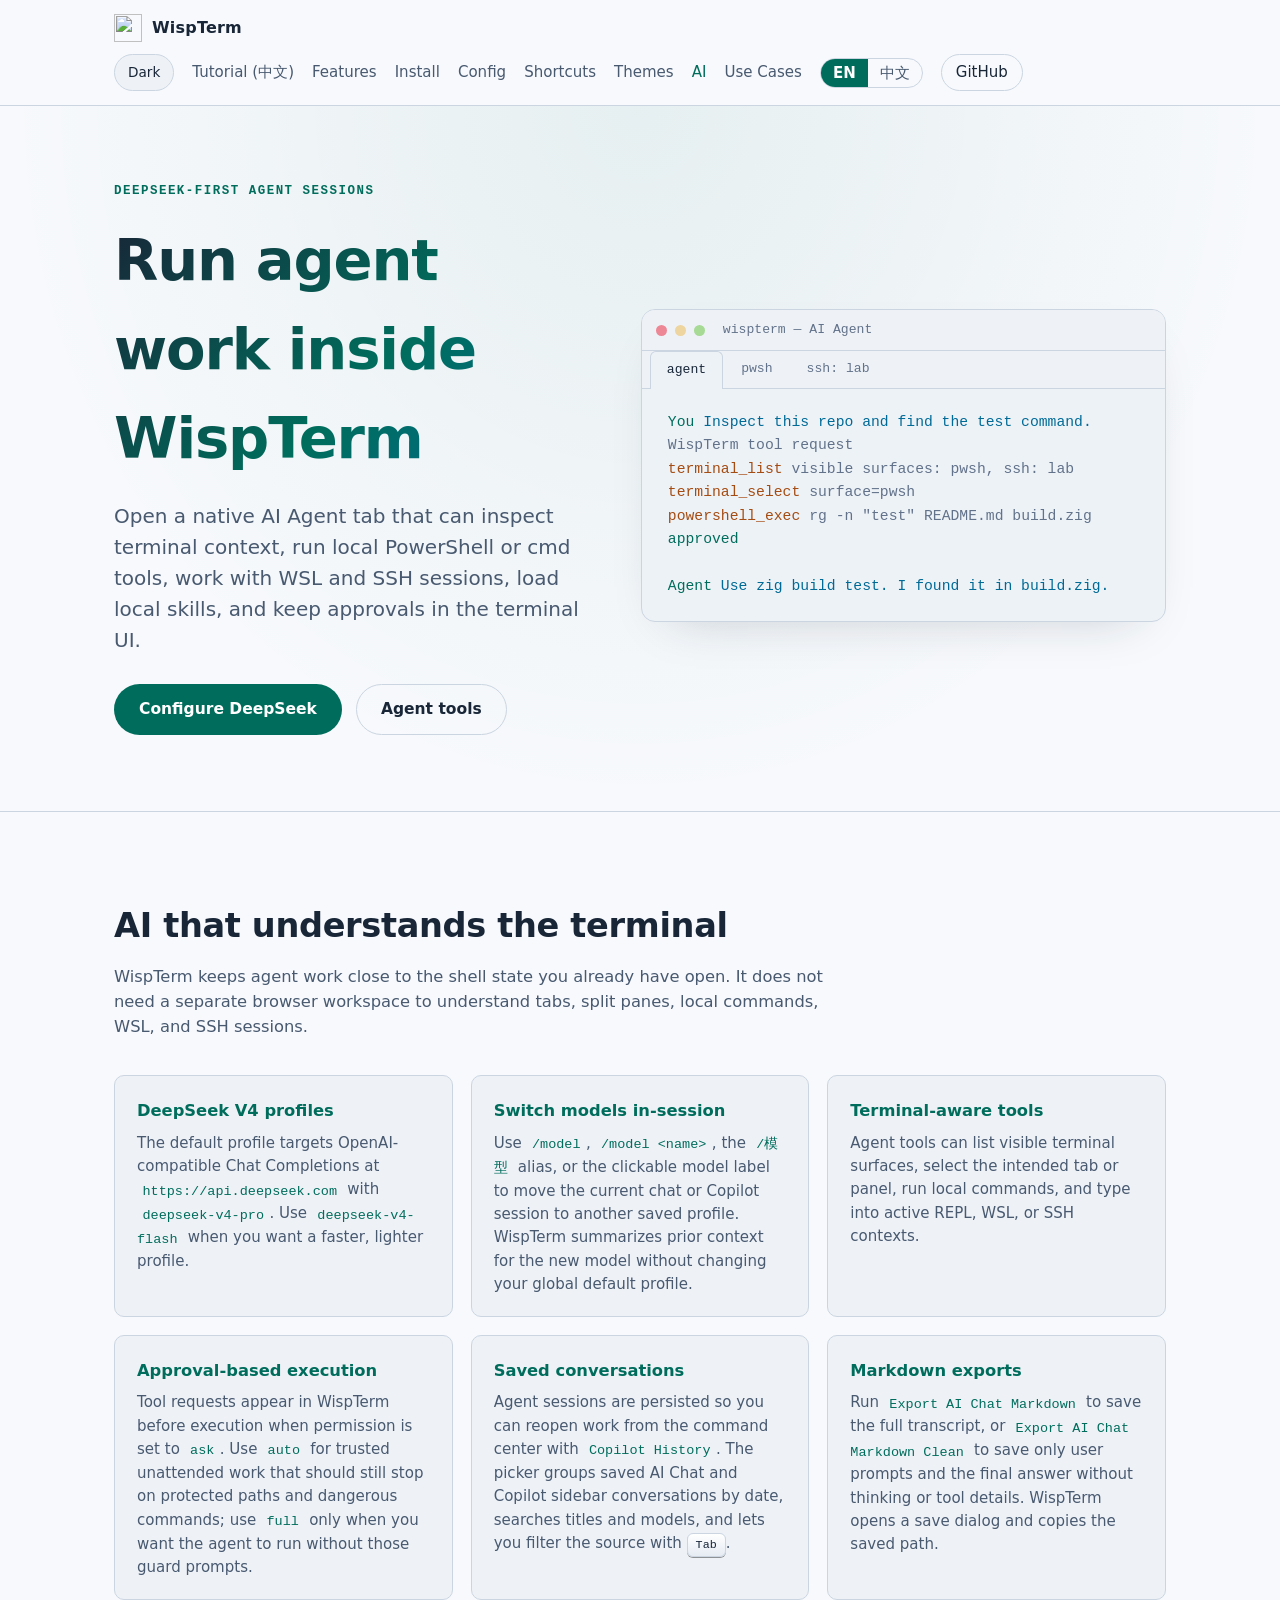
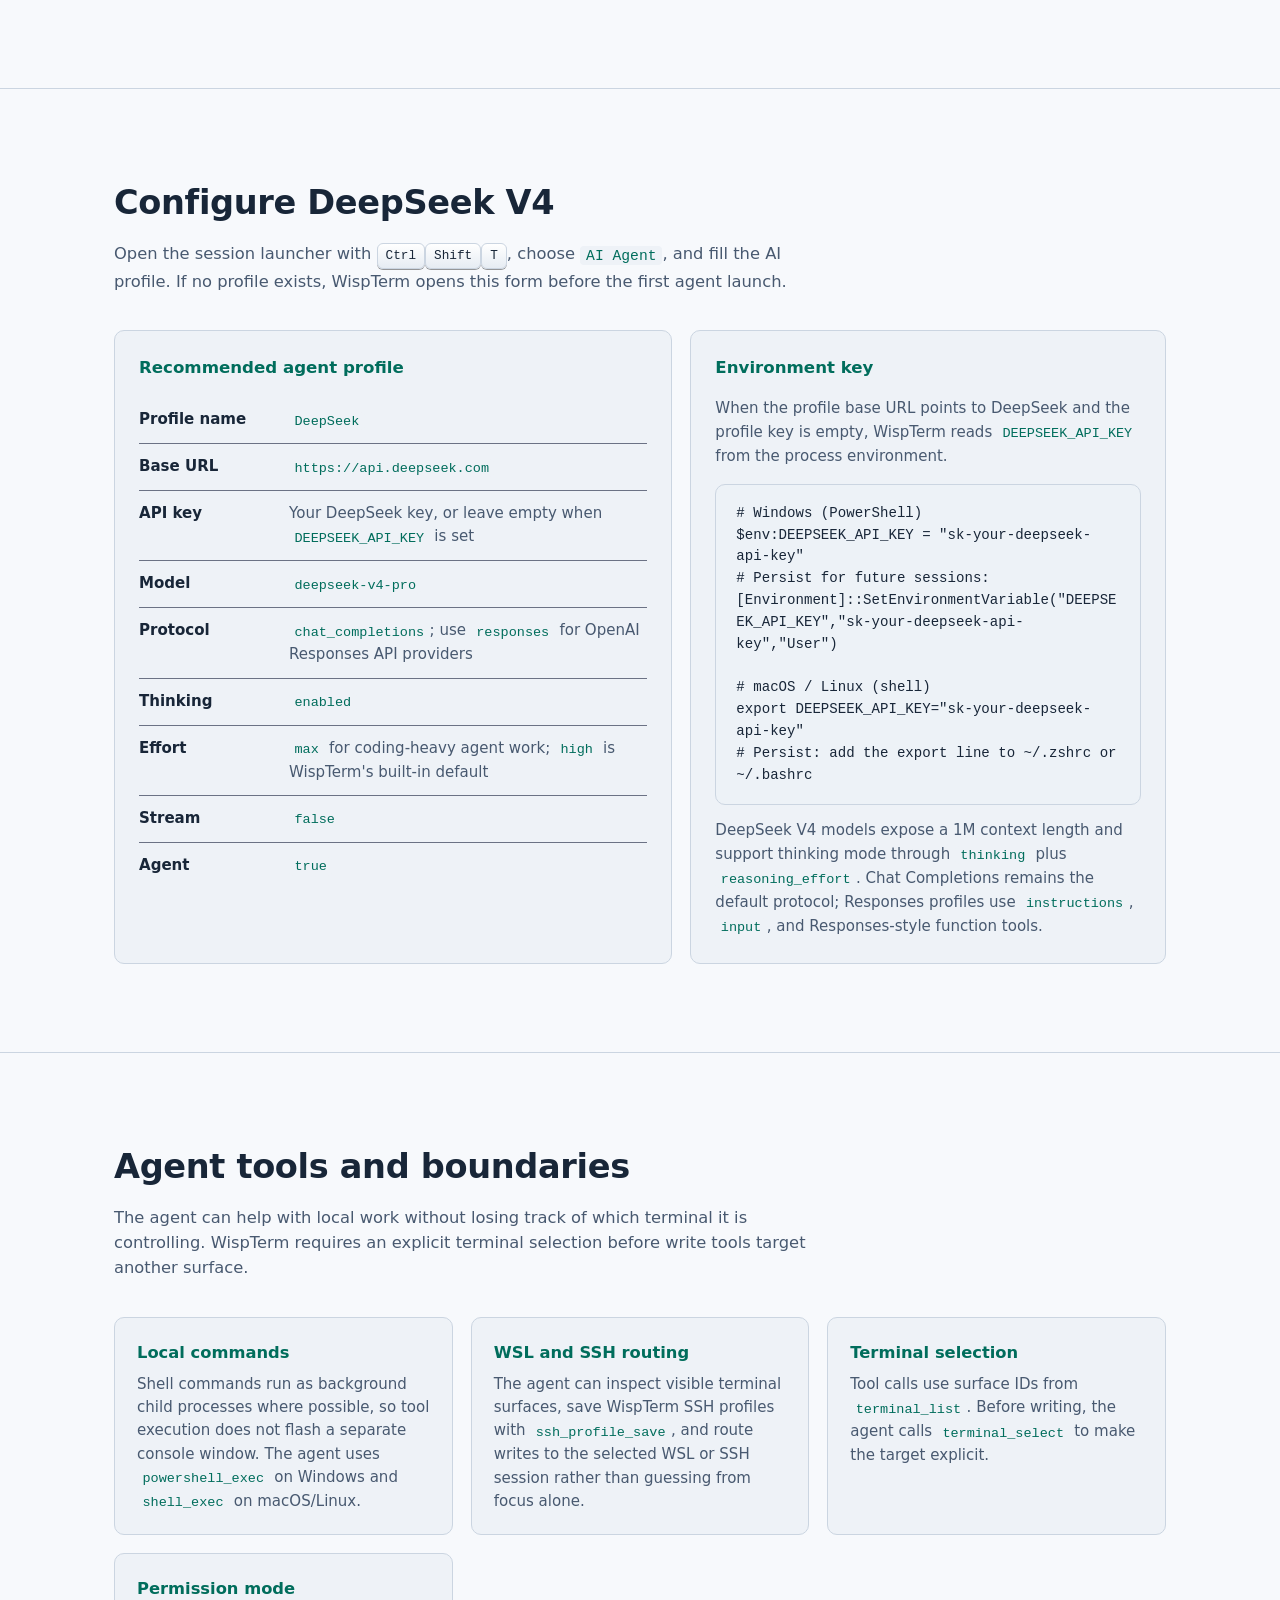
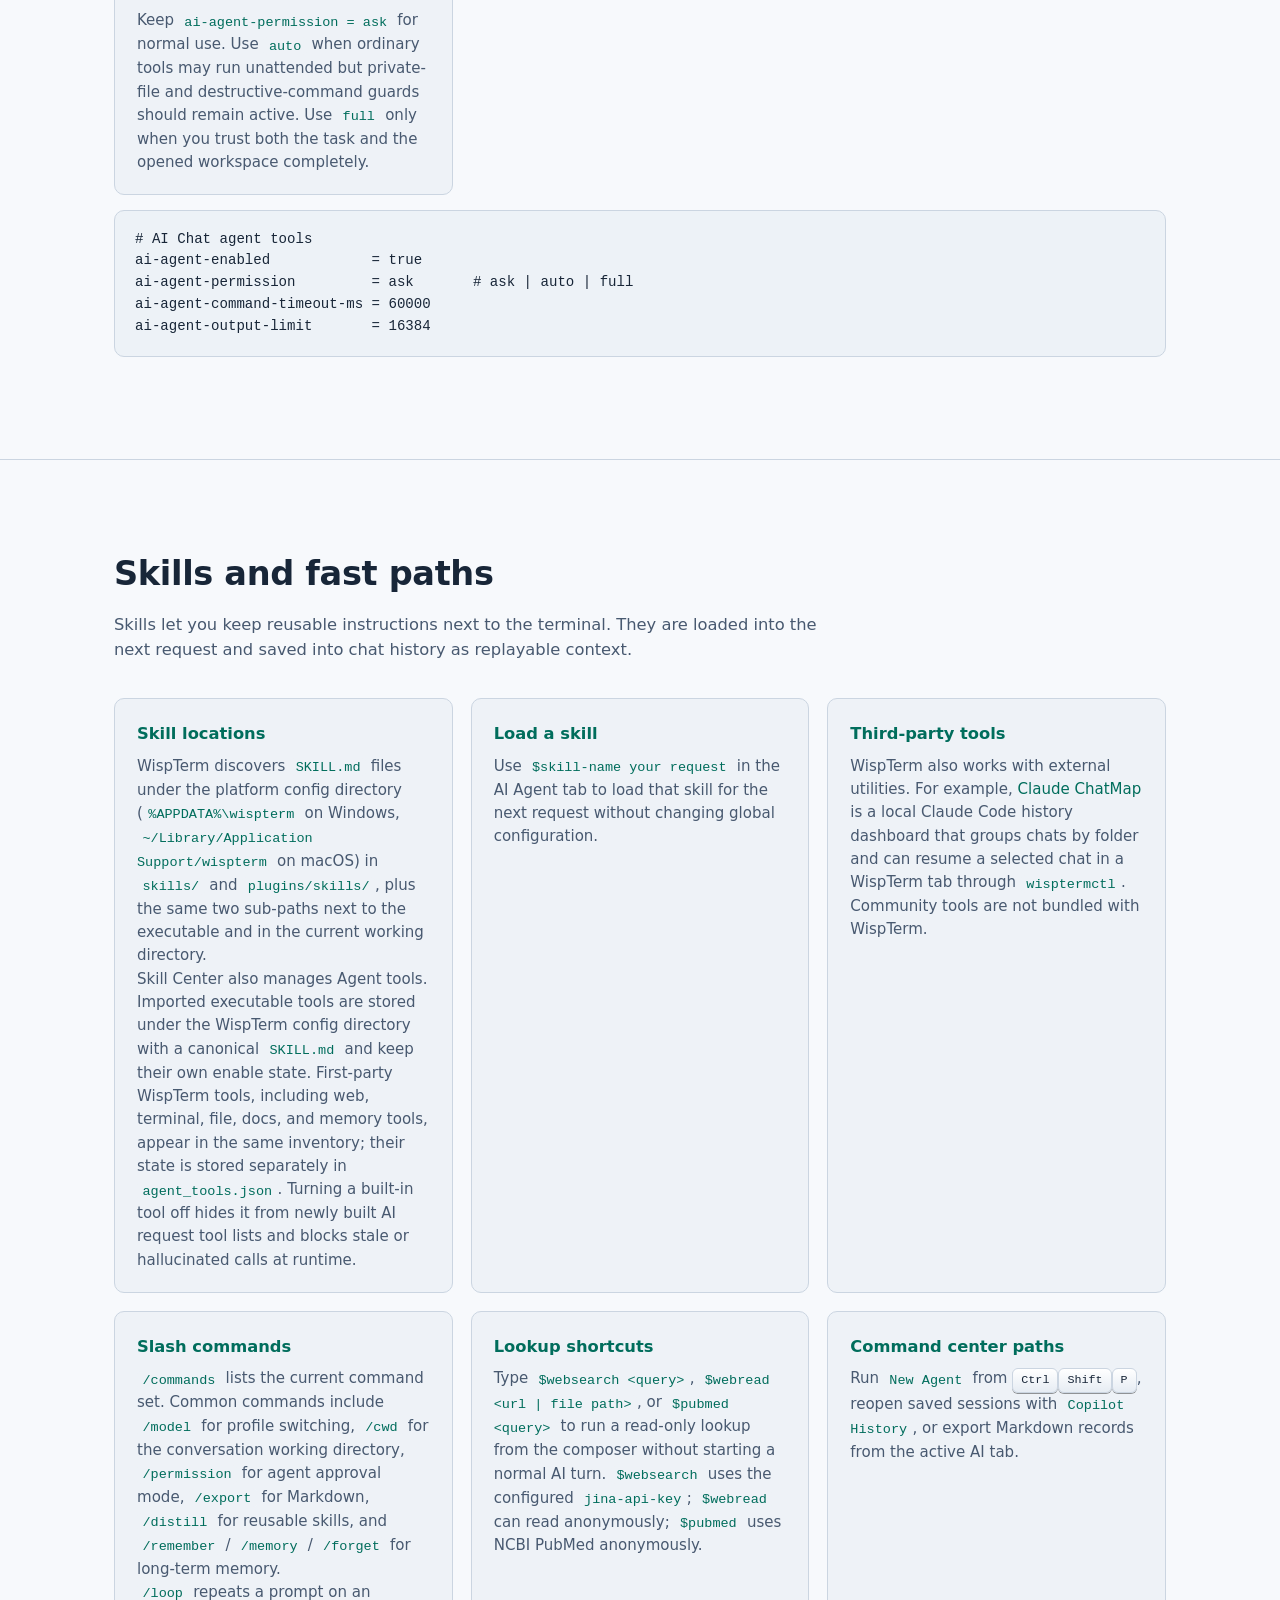
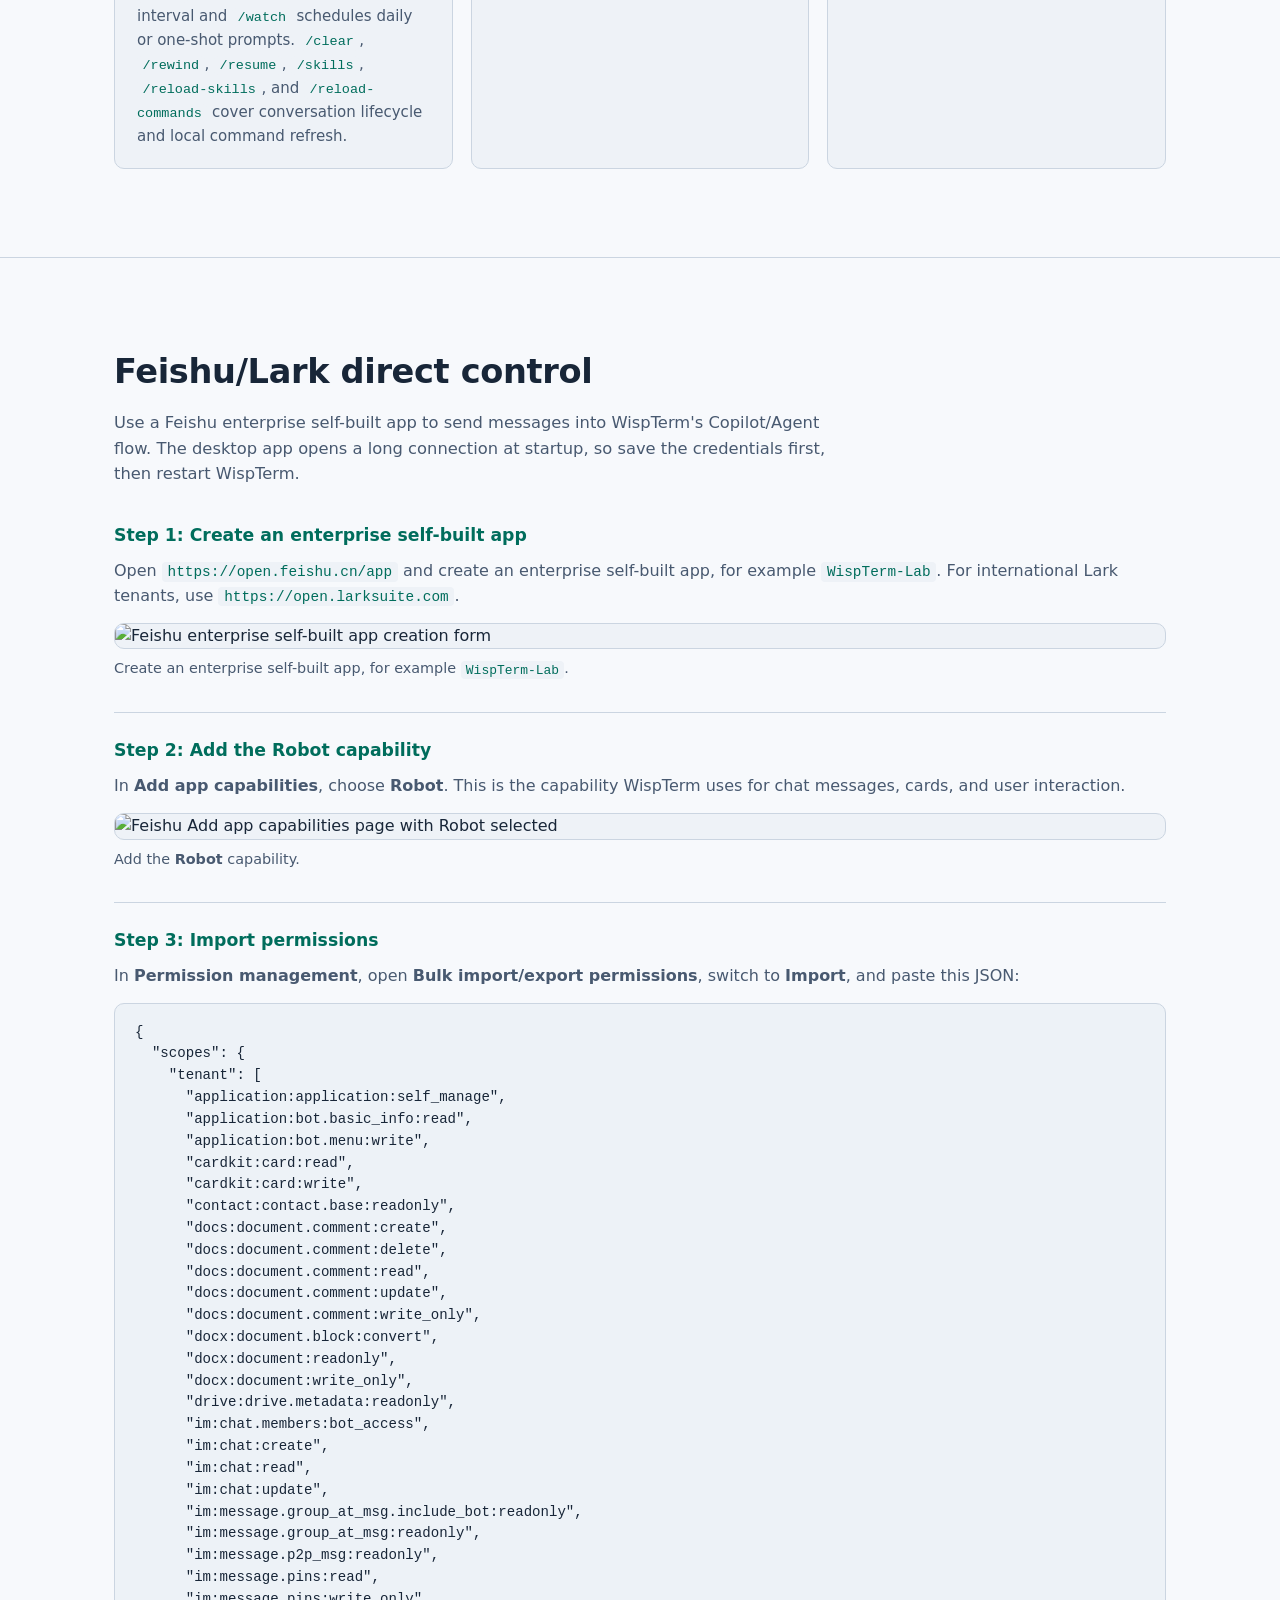
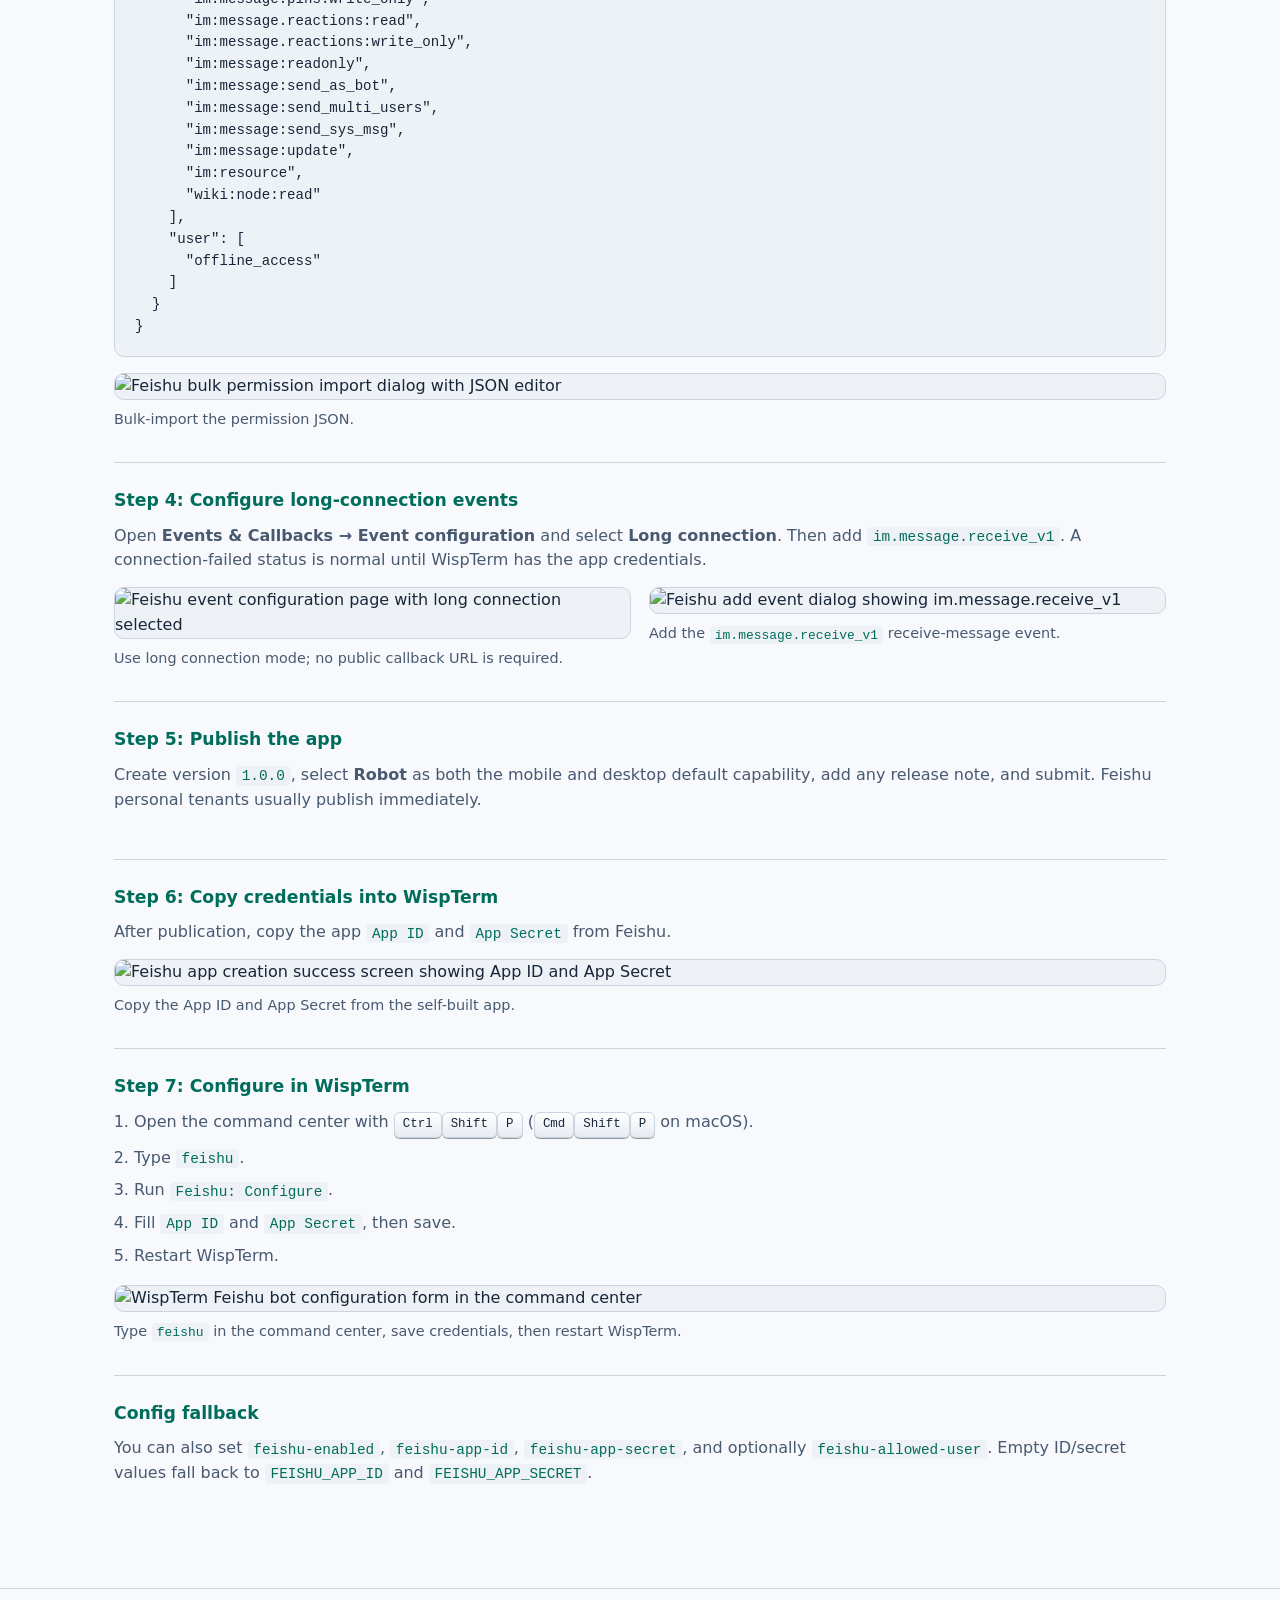
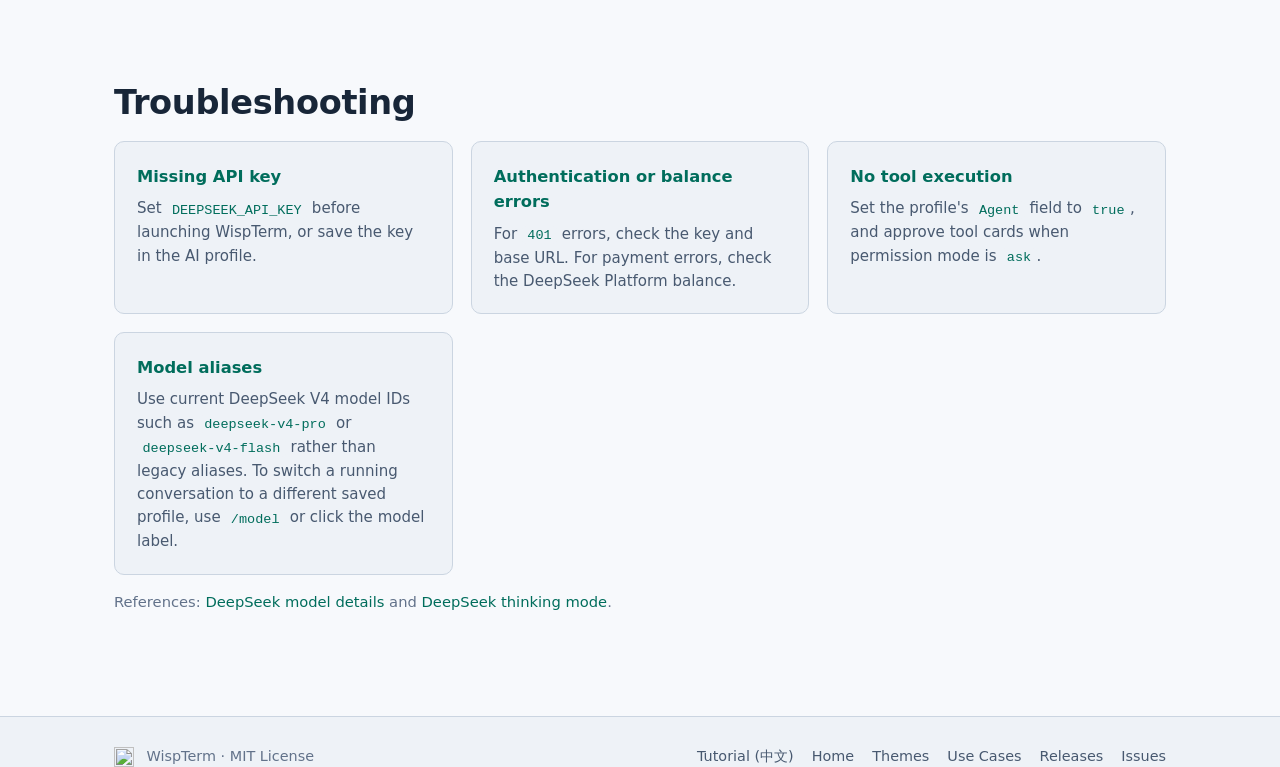
==== commit 75f6c5dd: "docs: add real app screenshots and light theme toggle" ====
--- a/docs/ai.html
+++ b/docs/ai.html
@@ -14,7 +14,8 @@
   <link rel="apple-touch-icon" href="assets/wispterm.png">
   <link rel="alternate" hreflang="en" href="./ai.html">
   <link rel="alternate" hreflang="zh-CN" href="./ai.zh.html">
-  <link rel="stylesheet" href="style.css?v=9">
+  <script src="theme.js?v=1"></script>
+  <link rel="stylesheet" href="style.css?v=10">
 </head>
 <body>
   <header class="site-header">
@@ -24,6 +25,7 @@
         <span>WispTerm</span>
       </a>
       <nav class="nav-links">
+        <button class="theme-toggle" type="button" data-theme-toggle hidden>Theme</button>
         <a class="tutorial-link" href="./tutorial.zh.html" lang="zh-CN">Tutorial (中文)</a>
         <a href="./#features">Features</a>
         <a href="./#install">Install</a>
--- a/docs/style.css
+++ b/docs/style.css
@@ -1,6 +1,13 @@
 /* WispTerm docs site — styled after the Poimandres theme palette */
 
 :root {
+  color-scheme: dark;
+  --bg-code: #11141d;
+  --header-bg: rgba(27, 30, 40, 0.88);
+  --on-accent: #0e1117;
+  --key-top: #2d3340;
+  --key-bottom: #232838;
+  --hero-title: linear-gradient(135deg, #e4f0fb 0%, #5de4c7 50%, #89ddff 100%);
   --bg: #1b1e28;
   --bg-elev: #252b37;
   --bg-elev-2: #2d3340;
@@ -21,6 +28,47 @@
   --font-sans: -apple-system, BlinkMacSystemFont, "Segoe UI", Inter, system-ui, sans-serif;
 }
 
+:root[data-theme="light"] {
+  color-scheme: light;
+  --bg: #f7f9fc;
+  --bg-elev: #eef2f7;
+  --bg-elev-2: #e4eaf2;
+  --bg-code: #edf2f7;
+  --header-bg: rgba(247, 249, 252, 0.94);
+  --border: #cbd5e1;
+  --fg: #182638;
+  --fg-muted: #485970;
+  --fg-dim: #62728a;
+  --accent: #006d5c;
+  --accent-2: #006a96;
+  --on-accent: #ffffff;
+  --pink: #a52b6b;
+  --yellow: #816100;
+  --orange: #a54c12;
+  --red: #ad3058;
+  --key-top: #ffffff;
+  --key-bottom: #e6ecf3;
+  --hero-title: linear-gradient(135deg, #182638 0%, #006d5c 55%, #006a96 100%);
+}
+
+.theme-toggle {
+  border: 1px solid var(--border);
+  border-radius: 999px;
+  padding: 7px 13px;
+  min-height: 36px;
+  background: var(--bg-elev);
+  color: var(--fg);
+  font: inherit;
+  font-size: 0.85rem;
+  cursor: pointer;
+  white-space: nowrap;
+}
+.theme-toggle:hover { border-color: var(--accent); color: var(--accent); }
+.theme-toggle:focus-visible { outline: 2px solid var(--accent); outline-offset: 3px; }
+:root[data-theme="light"] .terminal-preview { box-shadow: 0 20px 50px -30px rgba(24, 38, 56, 0.25); }
+:root[data-theme="light"] .ai-hero,
+:root[data-theme="light"] .themes-hero { background: radial-gradient(ellipse at top, rgba(0, 109, 92, 0.07), transparent 70%); }
+
 * { box-sizing: border-box; }
 
 html, body {
@@ -53,9 +101,9 @@
 kbd {
   font-family: var(--font-mono);
   font-size: 0.78em;
-  background: linear-gradient(180deg, #2d3340, #232838);
-  border: 1px solid var(--border);
-  border-bottom-color: #1a1f2c;
+  background: linear-gradient(180deg, var(--key-top), var(--key-bottom));
+  border: 1px solid var(--border);
+  border-bottom-color: var(--border);
   border-radius: 6px;
   padding: 3px 8px;
   color: var(--fg);
@@ -80,7 +128,7 @@
   position: sticky;
   top: 0;
   z-index: 50;
-  background: rgba(27, 30, 40, 0.85);
+  background: var(--header-bg);
   backdrop-filter: blur(10px);
   -webkit-backdrop-filter: blur(10px);
   border-bottom: 1px solid var(--border);
@@ -149,12 +197,12 @@
 }
 .lang-switch .lang.active {
   background: var(--accent);
-  color: #0e1117;
+  color: var(--on-accent);
   font-weight: 600;
 }
 .lang-switch .lang.active:hover {
   background: var(--accent);
-  color: #0e1117;
+  color: var(--on-accent);
 }
 
 /* Hero */
@@ -185,7 +233,7 @@
   margin: 0 0 14px;
   font-weight: 700;
   letter-spacing: -0.02em;
-  background: linear-gradient(135deg, #e4f0fb 0%, #5de4c7 50%, #89ddff 100%);
+  background: var(--hero-title);
   -webkit-background-clip: text;
   background-clip: text;
   color: transparent;
@@ -220,11 +268,11 @@
 
 .cta.primary {
   background: var(--accent);
-  color: #0e1117;
+  color: var(--on-accent);
 }
 .cta.primary:hover {
   background: var(--accent-2);
-  color: #0e1117;
+  color: var(--on-accent);
 }
 
 .cta.secondary {
@@ -266,7 +314,7 @@
 .terminal-preview {
   max-width: 900px;
   margin: 0 auto;
-  background: #11141d;
+  background: var(--bg-code);
   border: 1px solid var(--border);
   border-radius: var(--radius-lg);
   overflow: hidden;
@@ -315,7 +363,7 @@
   border-radius: 6px 6px 0 0;
 }
 .tp-tab.active {
-  background: #11141d;
+  background: var(--bg-code);
   color: var(--fg);
   border: 1px solid var(--border);
   border-bottom: none;
@@ -469,7 +517,7 @@
   font-size: 0.8rem;
   white-space: pre-wrap;
   overflow-wrap: anywhere;
-  background: #0e1117;
+  background: var(--bg-code);
   border-color: rgba(93, 228, 199, 0.15);
 }
 
@@ -479,7 +527,7 @@
 
 /* Code block */
 pre.code-block {
-  background: #11141d;
+  background: var(--bg-code);
   border: 1px solid var(--border);
   border-radius: var(--radius);
   padding: 18px 20px;
@@ -570,7 +618,7 @@
   border-radius: var(--radius);
 }
 .theme-copy-line code {
-  background: #11141d;
+  background: var(--bg-code);
   color: var(--fg);
 }
 .copy-config,
@@ -607,7 +655,7 @@
   gap: 24px;
   margin-bottom: 24px;
   padding: 18px 0;
-  background: rgba(27, 30, 40, 0.88);
+  background: var(--header-bg);
   border-bottom: 1px solid rgba(58, 66, 89, 0.75);
   backdrop-filter: blur(12px);
   -webkit-backdrop-filter: blur(12px);
@@ -628,7 +676,7 @@
 .theme-search {
   width: min(320px, 70vw);
   padding: 11px 14px;
-  background: #11141d;
+  background: var(--bg-code);
   border: 1px solid var(--border);
   border-radius: 999px;
   color: var(--fg);
@@ -650,7 +698,7 @@
 .theme-filter button.active {
   background: var(--accent);
   border-color: var(--accent);
-  color: #0e1117;
+  color: var(--on-accent);
 }
 .theme-grid {
   display: grid;
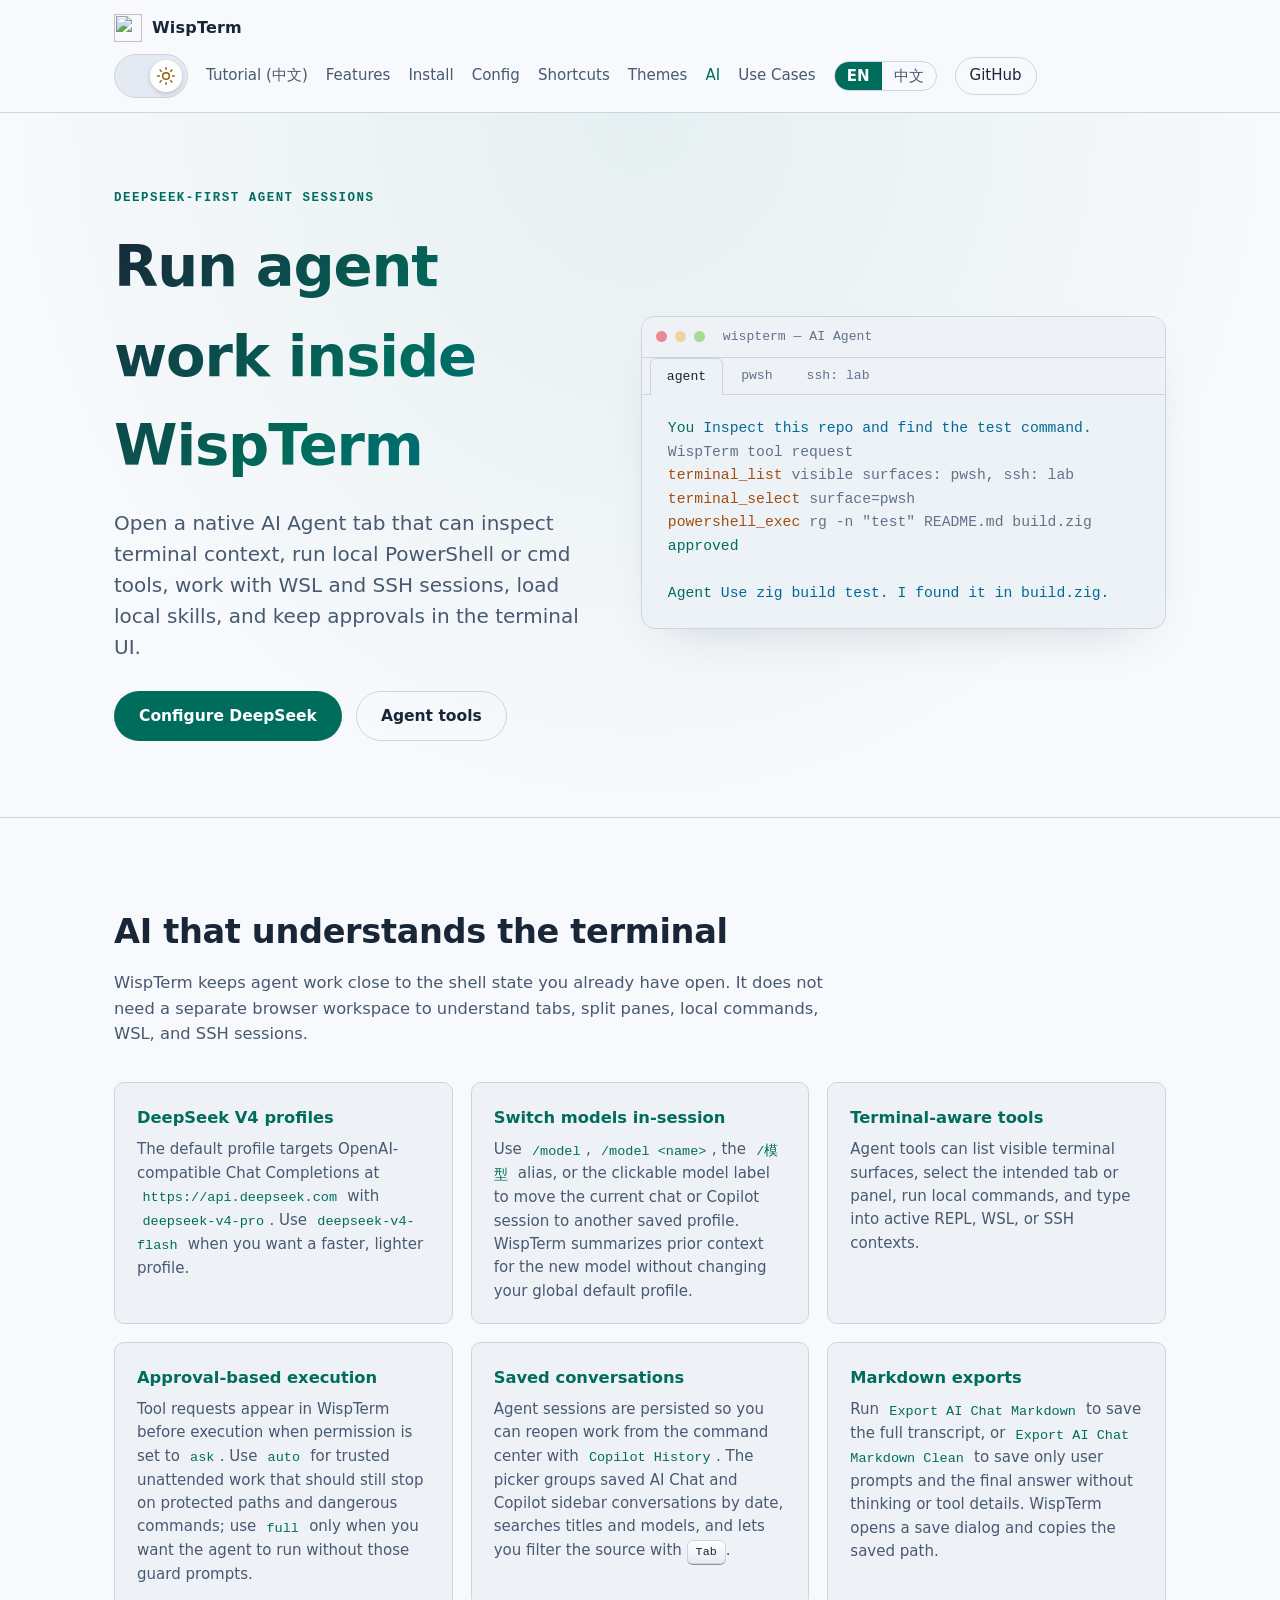
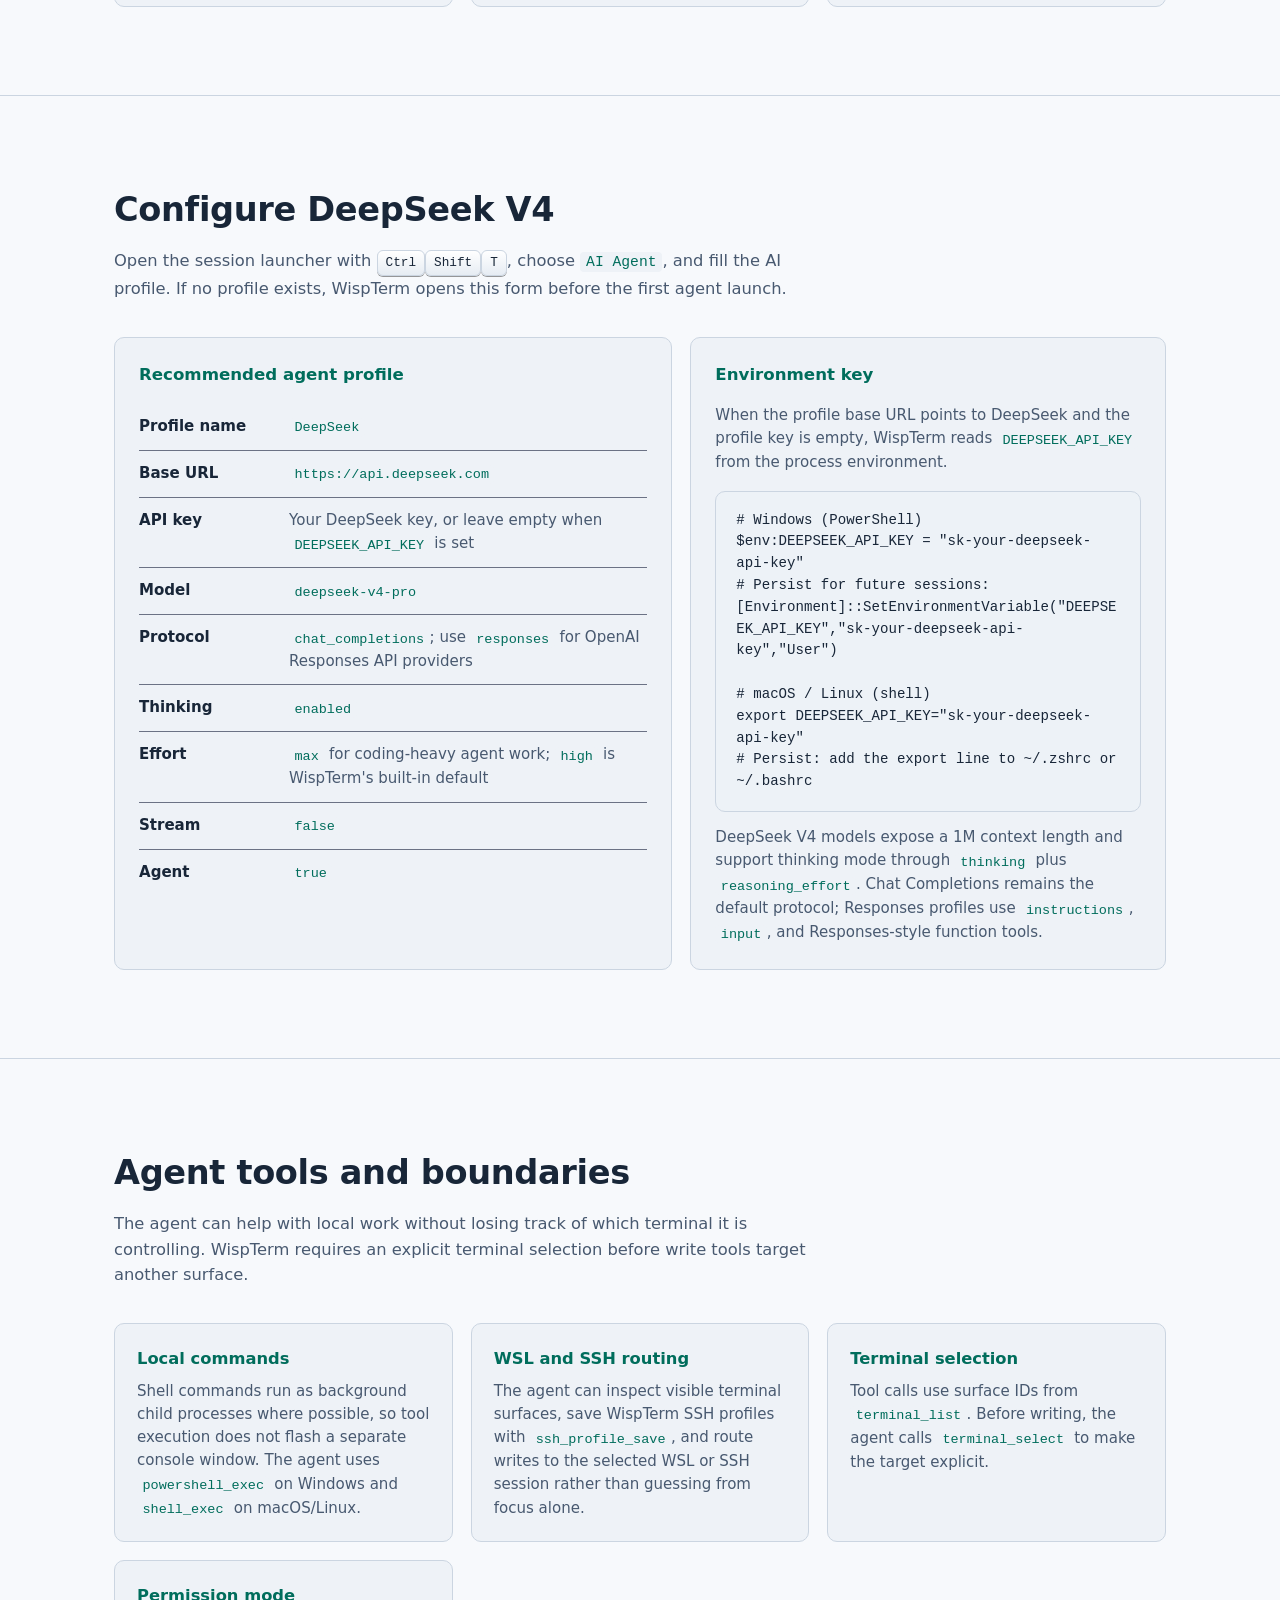
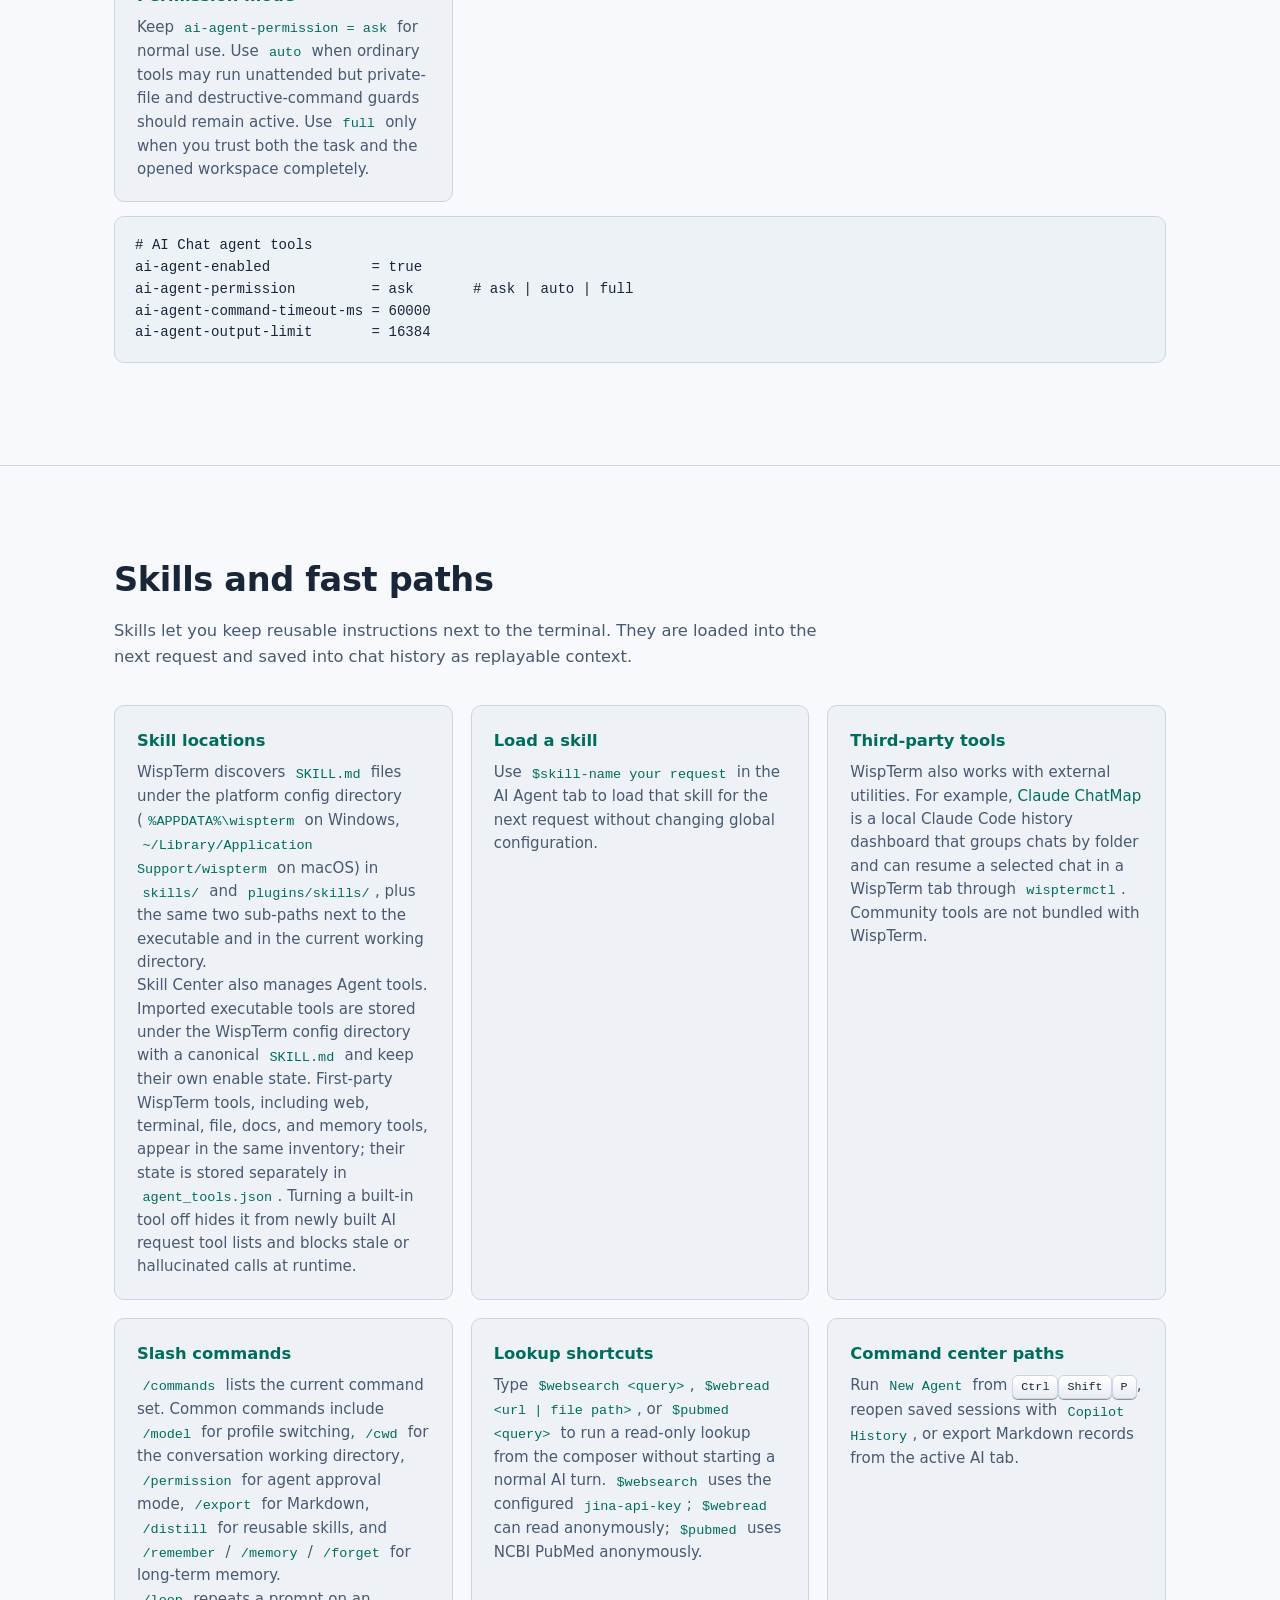
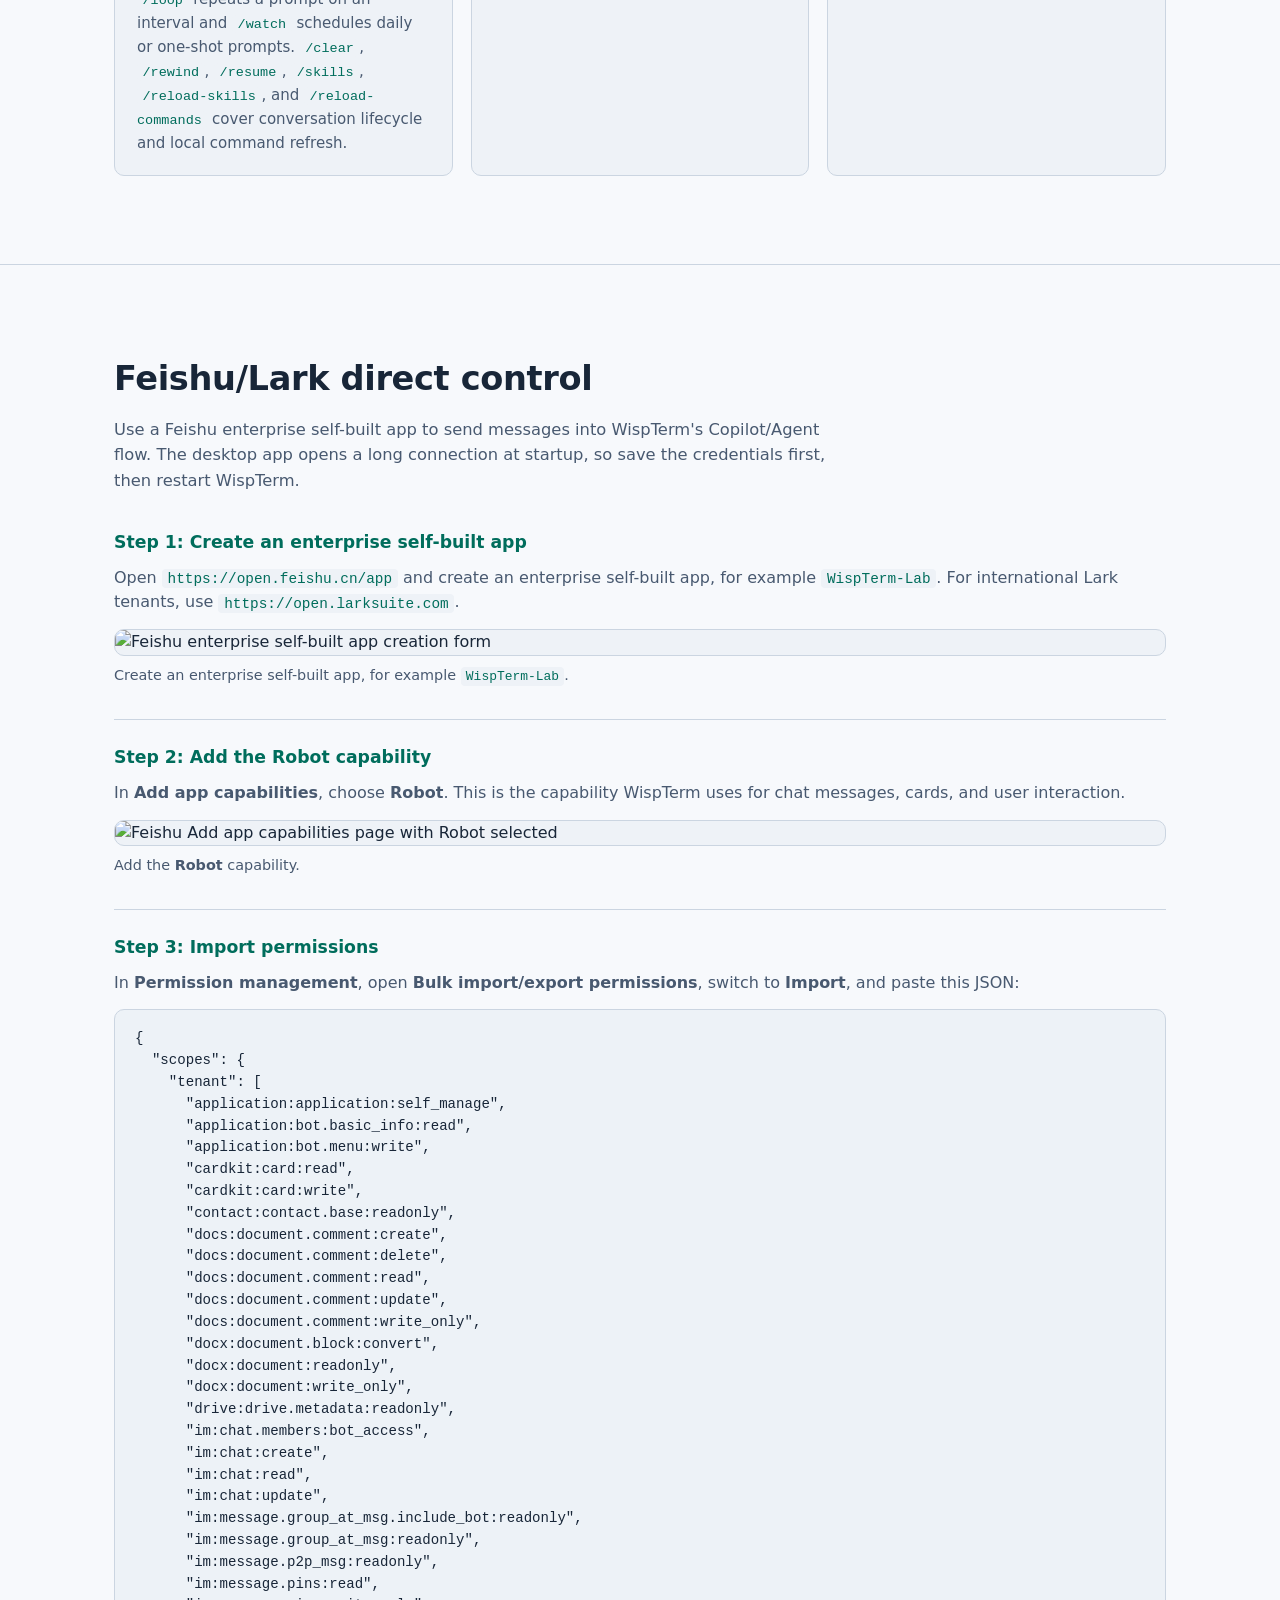
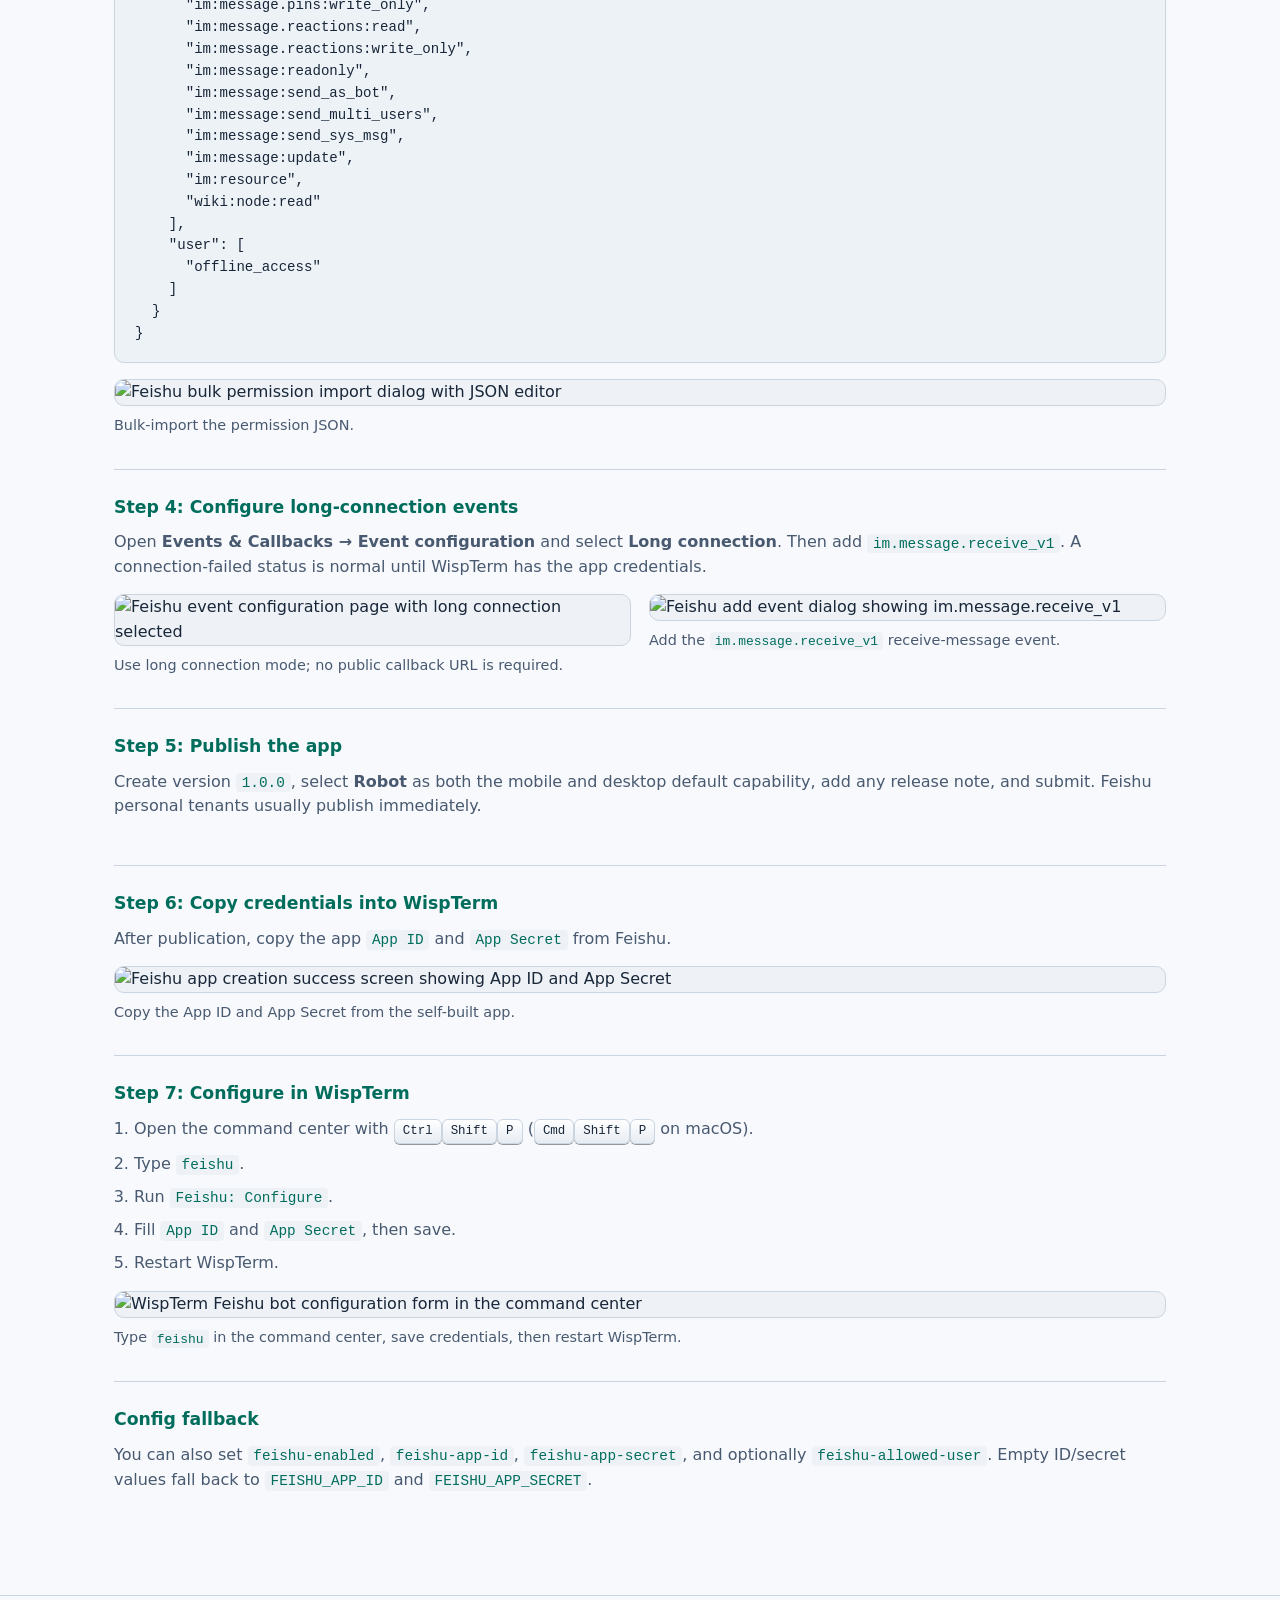
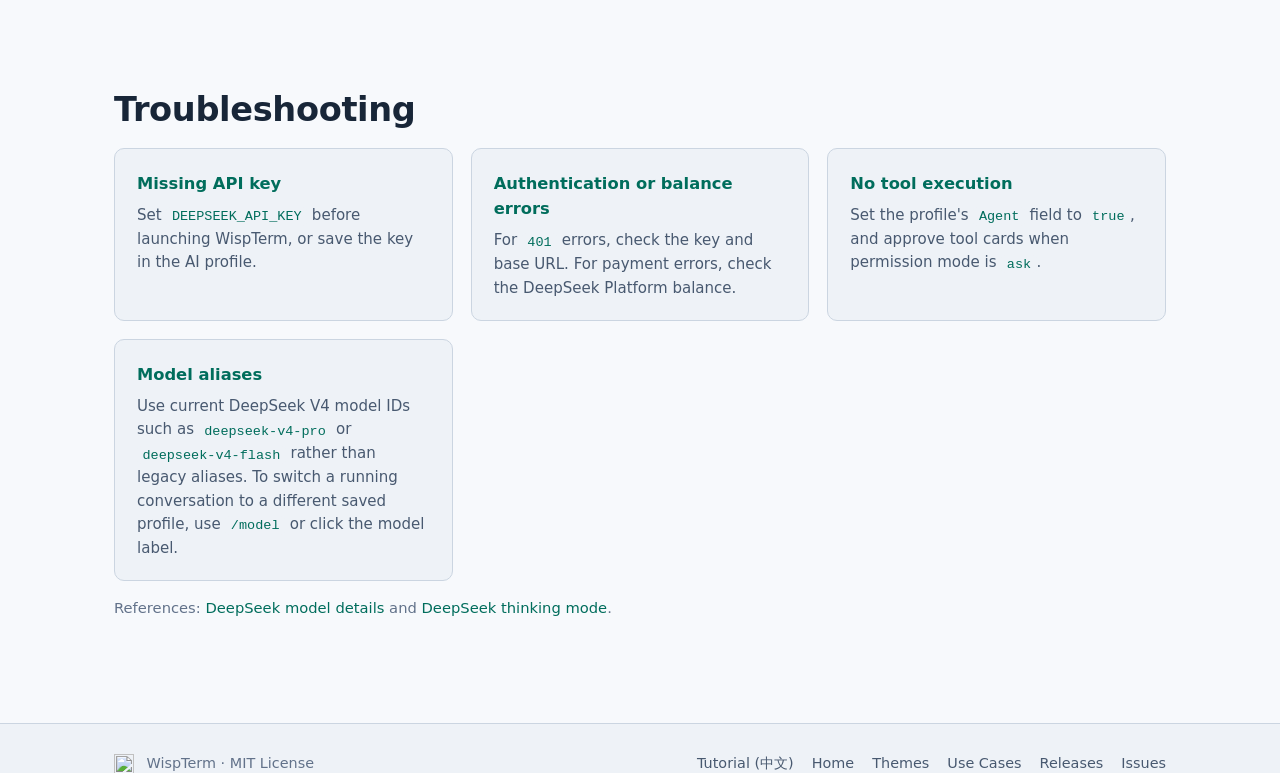
==== commit be3a14d3: "docs: animate the sun and moon theme switch" ====
--- a/docs/ai.html
+++ b/docs/ai.html
@@ -14,8 +14,8 @@
   <link rel="apple-touch-icon" href="assets/wispterm.png">
   <link rel="alternate" hreflang="en" href="./ai.html">
   <link rel="alternate" hreflang="zh-CN" href="./ai.zh.html">
-  <script src="theme.js?v=1"></script>
-  <link rel="stylesheet" href="style.css?v=10">
+  <script src="theme.js?v=2"></script>
+  <link rel="stylesheet" href="style.css?v=11">
 </head>
 <body>
   <header class="site-header">
--- a/docs/style.css
+++ b/docs/style.css
@@ -52,19 +52,47 @@
 }
 
 .theme-toggle {
+  position: relative;
+  flex: 0 0 74px;
+  width: 74px;
+  height: 44px;
   border: 1px solid var(--border);
   border-radius: 999px;
-  padding: 7px 13px;
-  min-height: 36px;
-  background: var(--bg-elev);
-  color: var(--fg);
-  font: inherit;
-  font-size: 0.85rem;
+  padding: 0;
+  background: var(--bg-elev-2);
+  color: var(--fg);
   cursor: pointer;
-  white-space: nowrap;
-}
-.theme-toggle:hover { border-color: var(--accent); color: var(--accent); }
+  transition: background-color 280ms ease, border-color 280ms ease;
+}
+.theme-toggle:hover { border-color: var(--accent); }
 .theme-toggle:focus-visible { outline: 2px solid var(--accent); outline-offset: 3px; }
+.theme-toggle__thumb {
+  position: absolute;
+  top: 5px;
+  left: 5px;
+  width: 32px;
+  height: 32px;
+  border-radius: 50%;
+  background: #495572;
+  color: #e4f0fb;
+  box-shadow: 0 2px 5px rgba(0, 0, 0, 0.16);
+  transition: transform 360ms cubic-bezier(0.22, 1, 0.36, 1), background-color 280ms ease, color 280ms ease;
+}
+.theme-toggle__thumb svg {
+  position: absolute;
+  inset: 6px;
+  width: 20px;
+  height: 20px;
+  transition: opacity 220ms ease, transform 360ms cubic-bezier(0.22, 1, 0.36, 1);
+}
+.theme-toggle__sun { opacity: 0; transform: rotate(-90deg) scale(0.5); }
+.theme-toggle__moon { opacity: 1; transform: rotate(0) scale(1); }
+:root[data-theme="light"] .theme-toggle__thumb { transform: translateX(30px); background: #fff; color: #906000; }
+:root[data-theme="light"] .theme-toggle__sun { opacity: 1; transform: rotate(0) scale(1); }
+:root[data-theme="light"] .theme-toggle__moon { opacity: 0; transform: rotate(90deg) scale(0.5); }
+@media (prefers-reduced-motion: reduce) {
+  .theme-toggle, .theme-toggle__thumb, .theme-toggle__thumb svg { transition: none; }
+}
 :root[data-theme="light"] .terminal-preview { box-shadow: 0 20px 50px -30px rgba(24, 38, 56, 0.25); }
 :root[data-theme="light"] .ai-hero,
 :root[data-theme="light"] .themes-hero { background: radial-gradient(ellipse at top, rgba(0, 109, 92, 0.07), transparent 70%); }
